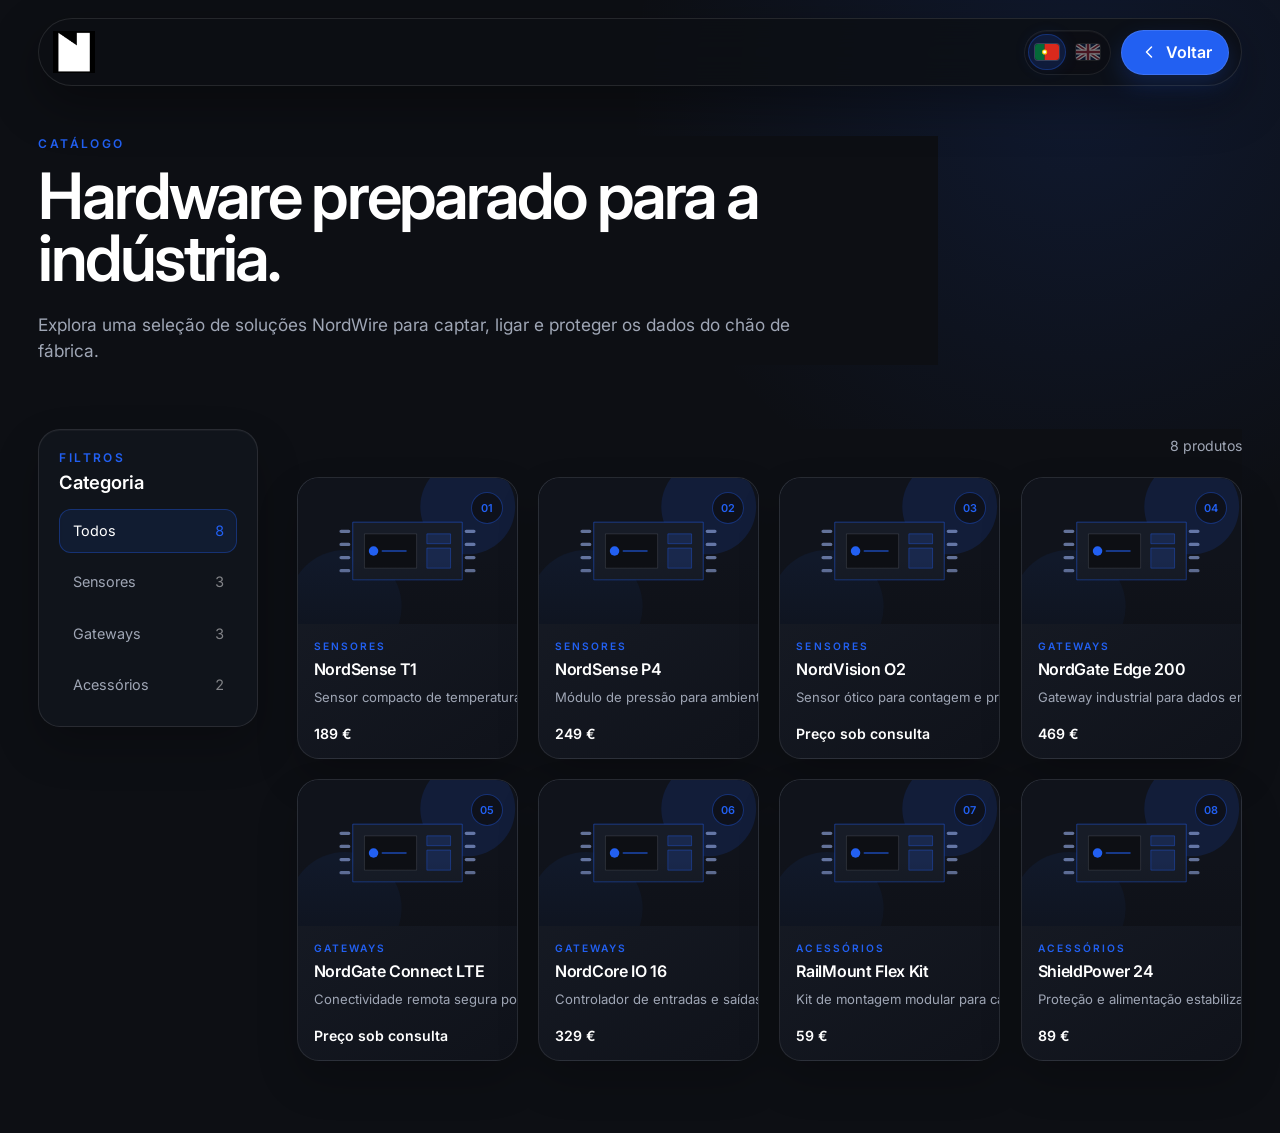
==== catalogo.html @ c99cce22 "Add bilingual industrial product catalog" ====
<!DOCTYPE html>
<html lang="pt-PT">
<head>
  <meta charset="UTF-8">
  <meta name="viewport" content="width=device-width, initial-scale=1.0">
  <title>Catálogo NordWire</title>
  <meta name="description" content="Catálogo de hardware industrial NordWire.">
  <link rel="preconnect" href="https://fonts.googleapis.com">
  <link rel="preconnect" href="https://fonts.gstatic.com" crossorigin>
  <link href="https://fonts.googleapis.com/css2?family=Inter:wght@400;500;600;700&display=swap" rel="stylesheet">
  <link rel="stylesheet" href="assets/css/styles.css">
  <link rel="stylesheet" href="assets/css/catalog.css">
</head>
<body class="catalog-page">
  <header class="catalog-header">
    <div class="catalog-header-inner">
      <a class="catalog-brand" href="index.html#produtos" data-i18n-aria-label="header.backLabel" aria-label="Voltar ao site NordWire">
        <span class="catalog-logo-frame" aria-hidden="true">
          <img src="assets/images/nordwire-logo.png" alt="">
        </span>
      </a>

      <div class="catalog-header-actions">
        <div class="language-switcher" role="group" aria-label="Seleção de idioma" data-i18n-aria-label="language.groupLabel">
          <button class="language-option is-active" type="button" data-language="pt" aria-pressed="true" aria-label="Usar Português" data-i18n-aria-label="language.ptLabel">
            <svg class="language-flag" viewBox="0 0 30 20" aria-hidden="true"><rect width="12" height="20" fill="#046a38"/><rect x="12" width="18" height="20" fill="#da291c"/><circle cx="12" cy="10" r="3.2" fill="#ffcd00"/><circle cx="12" cy="10" r="1.8" fill="#fff"/></svg>
          </button>
          <button class="language-option" type="button" data-language="en" aria-pressed="false" aria-label="Usar Inglês" data-i18n-aria-label="language.enLabel">
            <svg class="language-flag" viewBox="0 0 30 20" aria-hidden="true"><rect width="30" height="20" fill="#012169"/><path d="M0 0 30 20M30 0 0 20" stroke="#fff" stroke-width="5"/><path d="M0 0 30 20M30 0 0 20" stroke="#c8102e" stroke-width="2"/><path d="M15 0v20M0 10h30" stroke="#fff" stroke-width="6"/><path d="M15 0v20M0 10h30" stroke="#c8102e" stroke-width="3.2"/></svg>
          </button>
        </div>
        <a class="catalog-back-link" href="index.html#produtos">
          <svg viewBox="0 0 24 24" aria-hidden="true"><path d="m15 18-6-6 6-6"/></svg>
          <span data-i18n="header.back">Voltar</span>
        </a>
      </div>
    </div>
  </header>

  <main class="catalog-main">
    <section class="catalog-intro" aria-labelledby="catalog-title">
      <p class="catalog-eyebrow" data-i18n="catalog.eyebrow">Catálogo</p>
      <h1 id="catalog-title" data-i18n="catalog.title">Hardware preparado para a indústria.</h1>
      <p data-i18n="catalog.subtitle">Explora uma seleção de soluções NordWire para captar, ligar e proteger os dados do chão de fábrica.</p>
    </section>

    <section class="catalog-layout" aria-label="Produtos e filtros" data-i18n-aria-label="catalog.regionLabel">
      <button class="filter-toggle" type="button" aria-expanded="false" aria-controls="catalog-filters" data-filter-toggle>
        <svg viewBox="0 0 24 24" aria-hidden="true"><path d="M4 6h16M7 12h10M10 18h4"/></svg>
        <span data-i18n="filters.open">Filtrar produtos</span>
      </button>

      <aside class="catalog-filters" id="catalog-filters" aria-labelledby="filters-title">
        <div class="filter-heading">
          <div>
            <p class="catalog-eyebrow" data-i18n="filters.eyebrow">Filtros</p>
            <h2 id="filters-title" data-i18n="filters.title">Categoria</h2>
          </div>
          <button class="filter-close" type="button" data-filter-close aria-label="Fechar filtros" data-i18n-aria-label="filters.close">
            <svg viewBox="0 0 24 24" aria-hidden="true"><path d="m6 6 12 12M18 6 6 18"/></svg>
          </button>
        </div>
        <div class="filter-options" role="group" aria-label="Categorias de produto" data-i18n-aria-label="filters.groupLabel">
          <button class="filter-option is-active" type="button" data-filter="all" aria-pressed="true"><span data-i18n="filters.all">Todos</span><span data-filter-count="all">8</span></button>
          <button class="filter-option" type="button" data-filter="sensors" aria-pressed="false"><span data-i18n="category.sensors">Sensores</span><span data-filter-count="sensors">3</span></button>
          <button class="filter-option" type="button" data-filter="gateways" aria-pressed="false"><span data-i18n="category.gateways">Gateways</span><span data-filter-count="gateways">3</span></button>
          <button class="filter-option" type="button" data-filter="accessories" aria-pressed="false"><span data-i18n="category.accessories">Acessórios</span><span data-filter-count="accessories">2</span></button>
        </div>
      </aside>

      <div class="catalog-results">
        <div class="catalog-results-header">
          <p data-results-summary aria-live="polite">8 produtos</p>
        </div>
        <div class="product-grid" data-product-grid></div>
      </div>
    </section>
  </main>

  <dialog class="catalog-dialog product-dialog" data-product-dialog aria-labelledby="product-dialog-title">
    <div class="dialog-panel">
      <button class="dialog-close" type="button" data-close-product aria-label="Fechar detalhe" data-i18n-aria-label="detail.close">
        <svg viewBox="0 0 24 24" aria-hidden="true"><path d="m6 6 12 12M18 6 6 18"/></svg>
      </button>
      <div class="product-detail-visual">
        <img src="assets/images/catalog-product-placeholder.svg" alt="" data-detail-image>
      </div>
      <div class="product-detail-copy">
        <p class="product-category" data-detail-category></p>
        <h2 id="product-dialog-title" data-detail-name></h2>
        <p class="product-detail-description" data-detail-description></p>
        <p class="product-detail-price" data-detail-price></p>
        <button class="catalog-primary-button" type="button" data-open-quote data-i18n="detail.quote">Pedir orçamento</button>
      </div>
    </div>
  </dialog>

  <dialog class="catalog-dialog quote-dialog" data-quote-dialog aria-labelledby="quote-dialog-title">
    <div class="dialog-panel quote-panel">
      <button class="dialog-close" type="button" data-close-quote aria-label="Fechar formulário" data-i18n-aria-label="quote.close">
        <svg viewBox="0 0 24 24" aria-hidden="true"><path d="m6 6 12 12M18 6 6 18"/></svg>
      </button>
      <div class="quote-heading">
        <p class="catalog-eyebrow" data-i18n="quote.eyebrow">Pedido de orçamento</p>
        <h2 id="quote-dialog-title" data-i18n="quote.title">Fala-nos do que precisas.</h2>
        <p><span data-i18n="quote.product">Produto:</span> <strong data-quote-product></strong></p>
      </div>
      <form class="quote-form" data-quote-form method="post" novalidate data-integration-ready="true">
        <input type="hidden" name="produto" data-quote-product-input>
        <label class="catalog-field">
          <span data-i18n="form.name">Nome</span>
          <input type="text" name="nome" autocomplete="name" required aria-describedby="quote-name-error">
          <small id="quote-name-error" class="field-error"></small>
        </label>
        <label class="catalog-field">
          <span data-i18n="form.email">Email</span>
          <input type="email" name="email" autocomplete="email" required aria-describedby="quote-email-error">
          <small id="quote-email-error" class="field-error"></small>
        </label>
        <label class="catalog-field">
          <span data-i18n="form.quantity">Quantidade</span>
          <input type="number" name="quantidade" min="1" step="1" inputmode="numeric" required aria-describedby="quote-quantity-error">
          <small id="quote-quantity-error" class="field-error"></small>
        </label>
        <label class="catalog-field">
          <span data-i18n="form.note">Nota / Mensagem</span>
          <textarea name="mensagem" rows="4"></textarea>
        </label>
        <button class="catalog-primary-button" type="submit" data-i18n="quote.submit">Enviar pedido</button>
        <p class="quote-status" role="status" aria-live="polite" data-quote-status></p>
      </form>
    </div>
  </dialog>

  <script src="assets/js/catalog.js" defer></script>
</body>
</html>
---- assets/css/styles.css ----
/*
  Forge One premium landing page
  Reference-inspired dark cinematic layout using semantic HTML, CSS Grid/Flexbox, and vanilla JS.
*/

:root {
  --bg: #0a0a0a;
  --bg-soft: #111111;
  --bg-elevated: #1a1a1a;
  --bg-panel: #222222;
  --text: #ffffff;
  --muted: #9a9a9a;
  --muted-deep: #6a6a6a;
  --line: rgba(255, 255, 255, 0.08);
  --line-strong: rgba(255, 255, 255, 0.16);
  --accent: #2260f2;
  --accent-glow: rgba(34, 96, 242, 0.18);
  --shadow: 0 36px 80px rgba(0, 0, 0, 0.45);
  --content-width: min(1540px, calc(100vw - 72px));
  --section-space: clamp(4.25rem, 8vh, 7.5rem);
  --header-height: 86px;
  --header-height-compact: 68px;
  --radius-xl: 28px;
  --radius-lg: 18px;
  --radius-pill: 999px;
  --font-display: "Inter", "Segoe UI", sans-serif;
  --font-body: "Inter", "Segoe UI", sans-serif;
  --section-title-size: clamp(2.15rem, min(5vw, 8vh), 4.5rem);
  --section-subtitle-size: clamp(1rem, min(1.35vw, 2.4vh), 1.3rem);
  --section-content-top: 21dvh;
  --footer-panel-height: clamp(10.5rem, 24dvh, 14rem);
  --motion-duration: 280ms;
  --motion-ease: cubic-bezier(0.22, 1, 0.36, 1);
}

* {
  box-sizing: border-box;
}

html {
  scroll-behavior: smooth;
  scroll-padding-top: var(--header-height-compact);
}

body {
  margin: 0;
  background:
    radial-gradient(circle at 20% 6%, rgba(255, 255, 255, 0.04), transparent 18%),
    radial-gradient(circle at 82% 22%, rgba(34, 96, 242, 0.09), transparent 24%),
    linear-gradient(180deg, #080808 0%, #0b0b0b 40%, #090909 100%);
  color: var(--text);
  font-family: var(--font-body);
  min-height: 100vh;
  overflow-x: hidden;
}

body.nav-open {
  overflow: hidden;
}

.site-preloader {
  position: fixed;
  inset: 0;
  z-index: 1000;
  display: grid;
  place-items: center;
  background: #0d0f14;
  opacity: 0;
  visibility: hidden;
  pointer-events: none;
  transition: opacity 420ms ease, visibility 420ms ease;
}

.site-preloader[hidden] {
  display: none;
}

.preloader-pending .site-preloader {
  opacity: 1;
  visibility: visible;
  pointer-events: auto;
}

.site-preloader-inner {
  display: grid;
  justify-items: center;
  gap: 1.25rem;
}

.site-preloader-logo {
  width: clamp(4.5rem, 8vw, 6.5rem);
  filter: grayscale(1) invert(1) brightness(1.18);
  animation: preloaderPulse 1.5s ease-in-out infinite;
}

.site-preloader-track {
  width: clamp(5rem, 10vw, 8rem);
  height: 2px;
  overflow: hidden;
  border-radius: var(--radius-pill);
  background: rgba(255, 255, 255, 0.09);
}

.site-preloader-track span {
  display: block;
  width: 44%;
  height: 100%;
  border-radius: inherit;
  background: var(--accent);
  box-shadow: 0 0 14px rgba(34, 96, 242, 0.7);
  animation: preloaderTrack 1.15s ease-in-out infinite;
}

img {
  display: block;
  max-width: 100%;
}

a {
  color: inherit;
  text-decoration: none;
}

button {
  font: inherit;
  color: inherit;
  background: none;
  border: 0;
  cursor: pointer;
}

.section-dark {
  width: 100%;
}

main > section {
  background-color: #0d0f14;
}

#o-que-fazemos,
#monitorizacao,
#cloud,
#nordgo,
#prototipagem,
#produtos,
#parceiros,
#contactos {
  position: relative;
  overflow: hidden;
  isolation: isolate;
  background-color: #0d0f14;
  background-position: center;
  background-repeat: no-repeat;
  background-size: cover;
}

#o-que-fazemos {
  --section-background-image: url("../images/bg-o-que-fazemos.png");
  background-image: var(--section-background-image);
}

#monitorizacao {
  --section-background-image: url("../images/bg-monitorizacao.png");
  background-image: var(--section-background-image);
}

#cloud {
  --section-background-image: url("../images/bg-cloud.png");
  background-image: var(--section-background-image);
}

#nordgo {
  --section-background-image: url("../images/bg-nordgo.png");
  background-image: var(--section-background-image);
}

#prototipagem {
  --section-background-image: url("../images/bg-Prototipagem.png");
  background-image: var(--section-background-image);
}

#produtos {
  --section-background-image: url("../images/bg-produtos.png");
  background-image: var(--section-background-image);
}

#parceiros {
  --section-background-image: url("../images/bg-parceiros.png");
  background-image: var(--section-background-image);
}

#contactos {
  --section-background-image: url("../images/bg-contactos.png");
  background-image: var(--section-background-image);
}

#o-que-fazemos::after,
#monitorizacao::after,
#produtos::after,
#parceiros::after,
#contactos::after {
  position: absolute;
  inset: 0;
  z-index: 0;
  background-image: var(--section-background-image);
  background-position: center;
  background-repeat: no-repeat;
  background-size: cover;
  content: "";
  pointer-events: none;
  transform: translate3d(-0.5%, 0.35%, 0) scale(1.035);
  transform-origin: center;
}

#o-que-fazemos.is-ambient-active::after,
#monitorizacao.is-ambient-active::after,
#produtos.is-ambient-active::after,
#parceiros.is-ambient-active::after,
#contactos.is-ambient-active::after {
  animation: sectionKenBurns 26s cubic-bezier(0.45, 0, 0.55, 1) infinite alternate;
  will-change: transform;
}

#o-que-fazemos::before,
#monitorizacao::before,
#cloud::before,
#nordgo::before,
#produtos::before,
#parceiros::before,
#contactos::before {
  content: "";
  position: absolute;
  inset: 0;
  z-index: 1;
  pointer-events: none;
  background: linear-gradient(
    90deg,
    rgba(13, 15, 20, 0.72) 0%,
    rgba(13, 15, 20, 0.55) 52%,
    rgba(13, 15, 20, 0.42) 100%
  );
}

#cloud::before,
#nordgo::before,
#prototipagem::before {
  content: "";
  position: absolute;
  inset: 0;
  z-index: 1;
  pointer-events: none;
  background: linear-gradient(
    90deg,
    #0d0f14 0%,
    rgba(13, 15, 20, 0.9) 24%,
    rgba(13, 15, 20, 0.62) 48%,
    rgba(13, 15, 20, 0.22) 74%,
    rgba(13, 15, 20, 0) 100%
  );
}

#monitorizacao::before {
  background: linear-gradient(
    90deg,
    rgba(13, 15, 20, 0.78) 0%,
    rgba(13, 15, 20, 0.56) 48%,
    rgba(13, 15, 20, 0.34) 100%
  );
}

#produtos::before {
  background: rgba(13, 15, 20, 0.55);
}

#parceiros::before {
  background: rgba(13, 15, 20, 0.48);
}

#contactos::before {
  background: linear-gradient(
    90deg,
    rgba(13, 15, 20, 0.76) 0%,
    rgba(13, 15, 20, 0.58) 52%,
    rgba(13, 15, 20, 0.52) 100%
  );
}

#o-que-fazemos > .section-shell,
#monitorizacao > .section-shell,
#cloud > .section-shell,
#nordgo > .section-shell,
#prototipagem > .section-shell,
#produtos > .section-shell,
#parceiros > .section-shell,
#contactos > .section-shell {
  position: relative;
  z-index: 2;
}

.ambient-background {
  --ambient-glow-x: 68%;
  --ambient-glow-y: 34%;
  position: absolute;
  inset: 0;
  z-index: 1;
  overflow: hidden;
  pointer-events: none;
  contain: paint;
}

.ambient-background::before {
  position: absolute;
  inset: -14%;
  background:
    radial-gradient(circle at 18% 34%, rgba(34, 96, 242, 0.13), transparent 34%),
    radial-gradient(circle at 78% 22%, rgba(34, 96, 242, 0.08), transparent 30%),
    radial-gradient(circle at 56% 86%, rgba(13, 15, 20, 0.5), transparent 42%);
  content: "";
  opacity: 0.62;
  transform: translate3d(-2%, 1%, 0) scale(1.06);
  transform-origin: center;
  will-change: auto;
}

section.is-ambient-active .ambient-background::before {
  animation: ambientAurora 28s cubic-bezier(0.45, 0, 0.55, 1) infinite alternate;
  will-change: transform;
}

.ambient-background::after {
  position: absolute;
  inset: 0;
  background-image: url("data:image/svg+xml,%3Csvg viewBox='0 0 180 180' xmlns='http://www.w3.org/2000/svg'%3E%3Cfilter id='n'%3E%3CfeTurbulence type='fractalNoise' baseFrequency='.82' numOctaves='2' stitchTiles='stitch'/%3E%3C/filter%3E%3Crect width='100%25' height='100%25' filter='url(%23n)' opacity='.5'/%3E%3C/svg%3E");
  background-repeat: repeat;
  background-size: 180px 180px;
  content: "";
  mix-blend-mode: soft-light;
  opacity: 0.035;
}

.ambient-cursor-glow {
  position: absolute;
  top: var(--ambient-glow-y);
  left: var(--ambient-glow-x);
  width: clamp(22rem, 38vw, 42rem);
  aspect-ratio: 1;
  border-radius: 50%;
  background: radial-gradient(circle, rgba(34, 96, 242, 0.13) 0%, rgba(34, 96, 242, 0.055) 34%, transparent 70%);
  opacity: 0.72;
  transform: translate3d(-50%, -50%, 0);
  will-change: left, top;
}

.language-fade-ready :where([data-i18n], [data-i18n-lines]) {
  transition: opacity 140ms ease-out;
}

.language-fade-ready.language-switching :where([data-i18n], [data-i18n-lines]) {
  opacity: 0;
}

.custom-cursor {
  position: fixed;
  top: 0;
  left: 0;
  z-index: 10000;
  display: none;
  width: 1px;
  height: 1px;
  place-items: center;
  opacity: 0;
  pointer-events: none;
  transform: translate3d(-100px, -100px, 0);
}

.custom-cursor::before {
  position: absolute;
  width: 2rem;
  height: 2rem;
  border: 1px solid rgba(34, 96, 242, 0.76);
  border-radius: 50%;
  background: rgba(34, 96, 242, 0.06);
  box-shadow: 0 0 1.2rem rgba(34, 96, 242, 0.28);
  content: "";
  transition:
    width 220ms ease-out,
    height 220ms ease-out,
    border-radius 220ms ease-out,
    background-color 220ms ease-out,
    box-shadow 220ms ease-out;
}

.custom-cursor-dot {
  display: none;
}

.custom-cursor-drag-label {
  position: absolute;
  color: #fff;
  font-size: 0.56rem;
  font-weight: 600;
  letter-spacing: 0.12em;
  opacity: 0;
  text-transform: uppercase;
  transition: opacity 160ms ease-out;
  white-space: nowrap;
}

.custom-cursor.is-visible {
  opacity: 1;
}

.custom-cursor.is-interactive::before {
  width: 2.15rem;
  height: 2.15rem;
  background: rgba(34, 96, 242, 0.09);
  box-shadow: 0 0 1.5rem rgba(34, 96, 242, 0.36);
}

.custom-cursor.is-drag::before {
  width: 4.8rem;
  height: 2rem;
  border-radius: 999px;
  background: rgba(13, 15, 20, 0.72);
  box-shadow: 0 0 1.5rem rgba(34, 96, 242, 0.32);
}

.custom-cursor.is-drag .custom-cursor-drag-label {
  opacity: 1;
}

.custom-cursor.is-dragging::before {
  background: rgba(34, 96, 242, 0.18);
}

@media (min-width: 1025px) and (hover: hover) and (pointer: fine) {
  .custom-cursor {
    display: grid;
  }
}

#monitorizacao .ambient-background,
#produtos .ambient-background {
  --ambient-glow-x: 74%;
  --ambient-glow-y: 66%;
}

#cloud .ambient-background,
#parceiros .ambient-background {
  --ambient-glow-x: 28%;
  --ambient-glow-y: 72%;
}

#nordgo .ambient-background,
#contactos .ambient-background {
  --ambient-glow-x: 78%;
  --ambient-glow-y: 28%;
}

.section-shell {
  width: var(--content-width);
  margin-inline: auto;
}

.horizontal-progress {
  display: none;
}

.horizontal-progress button {
  position: relative;
  display: grid;
  flex: 0 0 auto;
  width: 28px;
  height: 28px;
  padding: 0;
  place-items: center;
  border-radius: var(--radius-pill);
}

.horizontal-progress button::before {
  width: 8px;
  height: 8px;
  border-radius: var(--radius-pill);
  background: var(--muted-deep);
  content: "";
  transition:
    width 220ms ease,
    background 220ms ease,
    box-shadow 220ms ease,
    transform 220ms ease;
}

.horizontal-progress button::after {
  position: absolute;
  bottom: calc(100% + 0.5rem);
  left: 50%;
  padding: 0.45rem 0.65rem;
  border: 1px solid var(--line-strong);
  border-radius: 8px;
  background: rgba(13, 15, 20, 0.94);
  box-shadow: 0 12px 28px rgba(0, 0, 0, 0.28);
  color: var(--text);
  content: attr(data-label);
  font-size: 0.72rem;
  font-weight: 500;
  letter-spacing: 0.02em;
  line-height: 1;
  opacity: 0;
  pointer-events: none;
  transform: translate(-50%, 6px);
  transition: opacity 180ms ease, transform 180ms ease;
  visibility: hidden;
  white-space: nowrap;
}

.horizontal-progress button:hover::before,
.horizontal-progress button:focus-visible::before {
  background: var(--text);
  transform: scale(1.12);
}

.horizontal-progress button:hover::after,
.horizontal-progress button:focus-visible::after {
  opacity: 1;
  transform: translate(-50%, 0);
  visibility: visible;
}

.horizontal-progress button:focus-visible {
  outline: 2px solid var(--accent);
  outline-offset: 2px;
}

.horizontal-progress button.is-active::before {
  width: 22px;
  background: var(--accent);
  box-shadow: 0 0 14px rgba(34, 96, 242, 0.58);
}

.grid-12 {
  display: grid;
  grid-template-columns: repeat(12, minmax(0, 1fr));
  column-gap: clamp(1rem, 2vw, 1.5rem);
}

.site-header {
  position: fixed;
  top: clamp(0.65rem, 1.4vw, 1rem);
  right: 0;
  left: 0;
  z-index: 100;
  pointer-events: none;
}

.hero-reveal-pending .site-header {
  opacity: 0;
  transform: translateY(-12px);
  animation: heroCopyFallback 720ms cubic-bezier(0.22, 1, 0.36, 1) 6s forwards;
  transition:
    opacity 720ms ease,
    transform 720ms cubic-bezier(0.22, 1, 0.36, 1);
}

.hero-reveal-pending .site-header.is-hero-visible {
  opacity: 1;
  transform: translateY(0);
  animation: none;
}

.header-shell {
  min-height: 72px;
  display: grid;
  grid-template-columns: auto minmax(0, 1fr) auto;
  align-items: center;
  gap: clamp(0.8rem, 1.4vw, 1.35rem);
  padding-inline: clamp(0.7rem, 1.3vw, 1.15rem);
  border: 1px solid rgba(255, 255, 255, 0.09);
  border-radius: var(--radius-pill);
  background: rgba(13, 15, 20, 0.72);
  box-shadow:
    inset 0 1px 0 rgba(255, 255, 255, 0.055),
    0 18px 50px rgba(0, 0, 0, 0.3);
  backdrop-filter: blur(18px);
  -webkit-backdrop-filter: blur(18px);
  pointer-events: auto;
  transition:
    min-height 220ms ease,
    background 220ms ease,
    border-color 220ms ease,
    box-shadow 220ms ease;
}

@media (min-width: 1181px) {
  .header-shell {
    width: calc(var(--content-width) - clamp(16.75rem, 20vw, 18.5rem));
    margin-left: max(36px, calc((100vw - var(--content-width)) / 2));
    margin-right: 0;
  }
}

.site-header.is-compact .header-shell {
  min-height: 62px;
  border-color: rgba(34, 96, 242, 0.2);
  background: rgba(13, 15, 20, 0.9);
  box-shadow:
    inset 0 1px 0 rgba(255, 255, 255, 0.045),
    0 14px 38px rgba(0, 0, 0, 0.34);
}

.header-brand {
  position: relative;
  z-index: 90;
  display: inline-flex;
  align-items: center;
  width: 46px;
  height: 46px;
  transition: width 220ms ease, height 220ms ease, opacity 180ms ease;
}

.header-brand:hover,
.header-brand:focus-visible {
  opacity: 0.8;
  outline: none;
}

.site-header.is-compact .header-brand {
  width: 40px;
  height: 40px;
}

.header-logo-frame {
  display: block;
  width: 100%;
  height: 100%;
  overflow: hidden;
}

.header-logo {
  width: 185%;
  max-width: none;
  height: 185%;
  transform: translate(-23%, -23%);
  filter: grayscale(1) invert(1) brightness(1.18);
}

.brand {
  display: inline-flex;
  align-items: center;
  gap: 0.85rem;
  font-size: 0.9rem;
  font-weight: 600;
  letter-spacing: 0.14em;
  text-transform: uppercase;
}

.brand-mark {
  width: 42px;
  height: 42px;
  display: grid;
  place-items: center;
  border-radius: 50%;
  border: 1px solid var(--line-strong);
  background: radial-gradient(circle at 35% 30%, #292929, #0f0f0f 72%);
  box-shadow: inset 0 0 18px rgba(255, 255, 255, 0.05), 0 18px 32px rgba(0, 0, 0, 0.35);
}

.brand-name {
  white-space: nowrap;
}

.site-nav {
  display: flex;
  align-items: center;
  justify-content: center;
  gap: clamp(0.38rem, 0.68vw, 0.72rem);
  color: var(--muted);
}

.site-nav a {
  position: relative;
  padding: 0.65rem 0.08rem;
  font-size: clamp(0.7rem, 0.66vw, 0.8rem);
  font-weight: 500;
  letter-spacing: 0.01em;
  transition: color 180ms ease, transform 180ms ease;
}

.site-nav a::after {
  content: "";
  position: absolute;
  left: 0;
  bottom: 0.18rem;
  width: 100%;
  height: 1px;
  background: linear-gradient(90deg, transparent, var(--accent), transparent);
  transform: scaleX(0);
  transform-origin: center;
  transition: transform 180ms ease;
}

.site-nav a:hover,
.site-nav a:focus-visible {
  color: var(--text);
  transform: translateY(-1px);
}

.site-nav a.is-active {
  color: var(--accent);
}

.site-nav a:hover::after,
.site-nav a.is-active::after,
.site-nav a:focus-visible::after {
  transform: scaleX(1);
}

.header-utilities {
  position: absolute;
  top: 0;
  right: max(36px, calc((100vw - var(--content-width)) / 2));
  z-index: 90;
  display: flex;
  min-height: 72px;
  align-items: center;
  gap: 0.65rem;
  pointer-events: auto;
  transition: min-height 220ms ease;
}

.site-header.is-compact .header-utilities {
  min-height: 62px;
}

.header-partner-cta {
  min-height: 42px;
  display: inline-flex;
  align-items: center;
  justify-content: center;
  padding: 0.7rem clamp(0.8rem, 1vw, 1.1rem);
  border: 1px solid rgba(255, 255, 255, 0.12);
  border-radius: var(--radius-pill);
  background: var(--accent);
  box-shadow: 0 10px 24px rgba(34, 96, 242, 0.26);
  color: var(--text);
  font-weight: 600;
  white-space: nowrap;
  font-size: clamp(0.72rem, 0.72vw, 0.86rem);
  transition:
    transform var(--motion-duration) var(--motion-ease),
    box-shadow var(--motion-duration) var(--motion-ease),
    filter var(--motion-duration) var(--motion-ease);
}

.header-partner-cta:hover,
.header-partner-cta:focus-visible,
.header-partner-cta.is-active {
  color: var(--text);
  box-shadow:
    0 14px 30px rgba(34, 96, 242, 0.34),
    0 0 0 5px rgba(34, 96, 242, 0.09);
  filter: brightness(1.06);
  transform: translateY(-2px);
}

.header-actions {
  display: flex;
  align-items: center;
  gap: 1rem;
}

.language-switcher {
  position: relative;
  z-index: 90;
  display: inline-flex;
  align-items: center;
  gap: 0.15rem;
  min-height: 44px;
  padding: 0.2rem;
  border: 1px solid var(--line);
  border-radius: var(--radius-pill);
  background: rgba(13, 15, 20, 0.72);
  box-shadow: inset 0 1px 0 rgba(255, 255, 255, 0.04);
  backdrop-filter: blur(12px);
  -webkit-backdrop-filter: blur(12px);
}

.language-option {
  min-width: 38px;
  min-height: 36px;
  display: grid;
  padding: 0.25rem;
  place-items: center;
  border: 0;
  border-radius: var(--radius-pill);
  background: transparent;
  color: var(--muted);
  font: inherit;
  font-size: 1.12rem;
  font-weight: 600;
  letter-spacing: 0.08em;
  line-height: 1;
  transition: color 180ms ease, background 180ms ease, box-shadow 180ms ease;
}

.language-option:hover,
.language-option:focus-visible {
  color: var(--text);
  opacity: 1;
}

.language-option:not(.is-active) {
  opacity: 0.46;
  filter: saturate(0.6);
}

.language-flag {
  width: 24px;
  height: 16px;
  overflow: hidden;
  border-radius: 3px;
  box-shadow: 0 0 0 1px rgba(255, 255, 255, 0.16);
}

.language-option:focus-visible {
  outline: 2px solid var(--accent);
  outline-offset: 2px;
}

.language-option.is-active {
  background: rgba(34, 96, 242, 0.18);
  box-shadow: inset 0 0 0 1px rgba(34, 96, 242, 0.32), 0 0 16px rgba(34, 96, 242, 0.1);
  color: var(--accent);
}

.back-to-top {
  position: fixed;
  right: clamp(1rem, 2vw, 2rem);
  bottom: clamp(1rem, 2.5vh, 1.75rem);
  z-index: 95;
  display: grid;
  width: 46px;
  height: 46px;
  place-items: center;
  border: 1px solid rgba(34, 96, 242, 0.34);
  border-radius: 50%;
  background: rgba(13, 15, 20, 0.88);
  box-shadow: 0 12px 30px rgba(0, 0, 0, 0.3);
  color: var(--text);
  opacity: 0;
  pointer-events: none;
  transform: translateY(10px);
  transition:
    opacity 220ms ease,
    transform 220ms ease,
    border-color 220ms ease,
    box-shadow 220ms ease;
  backdrop-filter: blur(12px);
  -webkit-backdrop-filter: blur(12px);
}

.back-to-top.is-visible {
  opacity: 1;
  pointer-events: auto;
  transform: translateY(0);
}

body.nav-open .back-to-top {
  opacity: 0;
  pointer-events: none;
}

.back-to-top svg {
  width: 20px;
  height: 20px;
}

.back-to-top:hover,
.back-to-top:focus-visible {
  border-color: var(--accent);
  box-shadow: 0 0 0 5px rgba(34, 96, 242, 0.1), 0 12px 30px rgba(0, 0, 0, 0.34);
  transform: translateY(-2px);
}

:where(a, button, input, textarea, select, model-viewer):focus-visible {
  outline: 2px solid var(--accent);
  outline-offset: 3px;
}

input:focus-visible,
textarea:focus-visible,
select:focus-visible {
  border-color: var(--accent);
  box-shadow: 0 0 0 4px rgba(34, 96, 242, 0.12);
}

.language-divider {
  width: 1px;
  height: 14px;
  background: var(--line);
}

.button {
  display: inline-flex;
  align-items: center;
  justify-content: center;
  gap: 0.75rem;
  min-height: 54px;
  padding: 0.9rem 1.35rem;
  border-radius: var(--radius-pill);
  border: 1px solid var(--line);
  font-size: 0.95rem;
  font-weight: 600;
  transition:
    transform var(--motion-duration) var(--motion-ease),
    background var(--motion-duration) var(--motion-ease),
    border-color var(--motion-duration) var(--motion-ease),
    box-shadow var(--motion-duration) var(--motion-ease);
}

.button:hover,
.button:focus-visible {
  transform: translateY(-3px);
  outline: none;
}

.button-subtle {
  background: linear-gradient(180deg, rgba(28, 28, 28, 0.96), rgba(18, 18, 18, 0.96));
  box-shadow: inset 0 1px 0 rgba(255, 255, 255, 0.04);
}

.button-subtle:hover,
.button-subtle:focus-visible {
  border-color: rgba(34, 96, 242, 0.34);
  box-shadow: 0 14px 34px rgba(0, 0, 0, 0.25), 0 0 0 6px rgba(34, 96, 242, 0.06);
}

.button-primary {
  background: linear-gradient(180deg, rgba(16, 29, 58, 0.96), rgba(11, 19, 38, 0.98));
  border-color: rgba(34, 96, 242, 0.22);
}

.button-primary:hover,
.button-primary:focus-visible {
  border-color: rgba(34, 96, 242, 0.5);
  box-shadow: 0 18px 40px rgba(0, 0, 0, 0.32), 0 0 0 6px rgba(34, 96, 242, 0.08);
}

.button-icon {
  width: 18px;
  height: 18px;
  display: inline-flex;
}

.button-icon svg {
  width: 100%;
  height: 100%;
}

.menu-toggle {
  width: 48px;
  height: 48px;
  display: none;
  align-items: center;
  justify-content: center;
  flex-direction: column;
  gap: 0.25rem;
  border-radius: 50%;
  border: 1px solid var(--line);
  background: rgba(255, 255, 255, 0.03);
}

.menu-toggle span {
  width: 18px;
  height: 2px;
  border-radius: 999px;
  background: var(--text);
  transition: transform 180ms ease, opacity 180ms ease;
}

body.nav-open .menu-toggle span:nth-child(1) {
  transform: translateY(6px) rotate(45deg);
}

body.nav-open .menu-toggle span:nth-child(2) {
  opacity: 0;
}

body.nav-open .menu-toggle span:nth-child(3) {
  transform: translateY(-6px) rotate(-45deg);
}

.hero {
  position: relative;
  min-height: 100svh;
  padding: 0;
  isolation: isolate;
  scroll-margin-top: 0;
}

.hero-background-video,
.hero-background-overlay {
  position: absolute;
  top: 0;
  right: 0;
  left: 0;
  width: 100%;
  height: 100%;
  pointer-events: none;
}

.hero-background-video {
  z-index: -2;
  object-fit: cover;
}

.hero-background-overlay {
  z-index: -1;
  background: linear-gradient(
    90deg,
    rgba(0, 0, 0, 0.24) 0%,
    rgba(0, 0, 0, 0.38) 48%,
    rgba(0, 0, 0, 0.66) 100%
  );
}

.hero::before,
.hero::after {
  content: "";
  position: absolute;
  inset: auto;
  pointer-events: none;
}

.hero::before {
  z-index: 0;
  left: 0;
  right: 0;
  top: 0;
  height: 100%;
  background:
    linear-gradient(90deg, rgba(255, 255, 255, 0.02) 1px, transparent 1px),
    linear-gradient(180deg, rgba(255, 255, 255, 0.015) 1px, transparent 1px);
  background-size: 120px 120px;
  mask: linear-gradient(180deg, rgba(0, 0, 0, 0.15), black 20%, black 70%, rgba(0, 0, 0, 0));
}

.hero-shell {
  min-height: 100svh;
  display: flex;
  align-items: stretch;
  position: relative;
  z-index: 2;
  padding-top: var(--header-height);
}

.hero-grid {
  width: 100%;
  min-height: calc(100svh - var(--header-height));
  align-items: center;
  position: relative;
}

.hero-badge {
  position: absolute;
  right: 6%;
  top: 16%;
  width: clamp(108px, 10vw, 138px);
  aspect-ratio: 1;
  border-radius: 50%;
  border: 1px solid rgba(255, 255, 255, 0.12);
  display: grid;
  place-items: center;
  text-transform: uppercase;
  letter-spacing: 0.12em;
  font-size: 0.62rem;
  color: var(--muted);
  box-shadow: inset 0 0 36px rgba(255, 255, 255, 0.03);
  animation: spinBadge 18s linear infinite;
}

.hero-badge span {
  position: absolute;
}

.hero-badge span:nth-child(1) { transform: translateY(-42px); }
.hero-badge span:nth-child(2) { transform: rotate(90deg) translateY(-42px); }
.hero-badge span:nth-child(3) { transform: rotate(180deg) translateY(-42px); }
.hero-badge span:nth-child(4) { transform: rotate(270deg) translateY(-42px); }

.hero-media {
  position: relative;
  z-index: 2;
  width: min(68vw, 960px);
  aspect-ratio: 16 / 9;
  display: grid;
  place-items: center;
  margin: 0;
  background: transparent;
  transform: translateY(1%);
}

.hero-media img {
  position: absolute;
  inset: 0;
  width: auto;
  max-width: 100%;
  height: 100%;
  margin: auto;
  object-fit: contain;
}

.hero-tagline {
  position: absolute;
  left: 50%;
  bottom: 8%;
  transform: translateX(-50%);
  padding: 0.75rem 1rem;
  border-radius: var(--radius-pill);
  border: 1px solid var(--line);
  background: rgba(12, 12, 12, 0.6);
  font-size: 0.78rem;
  letter-spacing: 0.18em;
  text-transform: uppercase;
  color: var(--muted);
  white-space: nowrap;
}

.hero-copy {
  grid-column: 7 / -1;
  align-self: center;
  justify-self: end;
  position: relative;
  z-index: 4;
  width: min(100%, 720px);
  margin: 0;
  padding: clamp(4rem, 8vh, 7rem) 0;
  transition:
    opacity 720ms ease,
    transform 720ms cubic-bezier(0.22, 1, 0.36, 1);
}

.hero-reveal-pending .hero-copy {
  opacity: 0;
  transform: translateY(18px);
  animation: heroCopyFallback 720ms cubic-bezier(0.22, 1, 0.36, 1) 6s forwards;
}

.hero-reveal-pending .hero-copy.is-hero-visible {
  opacity: 1;
  transform: translateY(0);
  animation: none;
}

.hero-meta {
  grid-column: 9 / span 4;
  align-self: end;
  position: relative;
  z-index: 4;
  margin-top: -8rem;
  padding-bottom: 2rem;
}

.eyebrow {
  margin: 0 0 1rem;
  font-size: 0.82rem;
  text-transform: uppercase;
  letter-spacing: 0.24em;
  color: var(--muted);
}

.hero-copy h1,
.section-copy h2,
.footer-heading-wrap h2 {
  margin: 0;
  font-family: var(--font-display);
  font-weight: 600;
  letter-spacing: -0.045em;
}

.hero-copy h1 {
  max-width: 14ch;
  font-size: var(--section-title-size);
  line-height: 0.98;
  text-align: left;
}

.hero-subtitle {
  max-width: 44rem;
  margin: 1.5rem 0 0;
  color: var(--muted);
  font-size: var(--section-subtitle-size);
  line-height: 1.5;
  text-align: left;
}

.lead,
.section-copy > p,
.meta-list span,
.stat-block span {
  color: var(--muted);
  line-height: 1.8;
}

.lead {
  max-width: 34rem;
  margin: 1.4rem 0 0;
  font-size: clamp(0.95rem, 1.1vw, 1rem);
}

.hero-actions {
  display: flex;
  align-items: center;
  flex-wrap: wrap;
  gap: 1rem 1.2rem;
  margin-top: 2rem;
}

.micro-copy {
  color: var(--muted-deep);
  font-size: 0.85rem;
}

.meta-list {
  list-style: none;
  padding: 0;
  margin: 1.2rem 0 0;
  display: grid;
  gap: 1.1rem;
}

.meta-list li {
  display: grid;
  gap: 0.35rem;
}

.meta-list strong {
  font-size: 1rem;
}

.feature-section {
  padding: var(--section-space) 0;
}

main > section:not(.hero) > .section-shell {
  display: grid;
  min-height: calc(100dvh - (2 * var(--section-space)));
  align-items: center;
}

.feature-section,
.cta-section {
  scroll-margin-top: 1rem;
}

.feature-grid {
  align-items: center;
  row-gap: 2.5rem;
}

.feature-grid-standard .section-copy,
.monitoring-grid .section-copy {
  grid-column: 1 / span 5;
}

.monitoring-grid {
  align-items: center;
}

.feature-grid-standard .prototype-model-column {
  grid-column: 7 / span 6;
}

.feature-grid-mirrored .section-copy {
  grid-column: 8 / span 5;
}

.placeholder-section .section-shell,
.placeholder-section .placeholder-layout {
  min-height: calc(100dvh - (2 * var(--section-space)));
}

.placeholder-layout {
  align-items: center;
}

.placeholder-layout .section-copy {
  grid-column: 1 / span 6;
}

.placeholder-layout-products .section-copy,
.placeholder-layout-contact .section-copy {
  grid-column: 1 / span 5;
}

.product-hotspot-visual,
.premium-form {
  grid-column: 7 / -1;
}

.product-hotspot-visual {
  display: grid;
  min-width: 0;
  place-items: center;
}

.product-hotspot-stage {
  position: relative;
  width: min(100%, 38rem, calc(100dvh - (2 * var(--section-space)) - 2rem));
  aspect-ratio: 665 / 651;
  isolation: isolate;
}

.product-hotspot-image {
  display: block;
  width: 100%;
  height: 100%;
  object-fit: contain;
  user-select: none;
  -webkit-user-drag: none;
}

.product-hotspot {
  position: absolute;
  z-index: 2;
  top: var(--hotspot-y);
  left: var(--hotspot-x);
  display: grid;
  width: 44px;
  height: 44px;
  padding: 0;
  border: 0;
  border-radius: 50%;
  background: transparent;
  color: inherit;
  cursor: pointer;
  place-items: center;
  touch-action: manipulation;
  transform: translate(-50%, -50%);
  transition: transform var(--motion-duration) var(--motion-ease);
}

.product-hotspot::before {
  position: absolute;
  width: 27px;
  height: 27px;
  border: 1px solid var(--accent);
  border-radius: inherit;
  content: "";
  opacity: 0.42;
  box-shadow: 0 0 16px var(--accent-glow), inset 0 0 10px var(--accent-glow);
  animation: hotspot-pulse 2.8s cubic-bezier(0.22, 1, 0.36, 1) infinite;
  transition:
    opacity var(--motion-duration) var(--motion-ease),
    box-shadow var(--motion-duration) var(--motion-ease),
    transform var(--motion-duration) var(--motion-ease);
}

.product-hotspot-dot {
  position: relative;
  width: 11px;
  height: 11px;
  border: 1px solid rgba(255, 255, 255, 0.78);
  border-radius: 50%;
  background: radial-gradient(circle at 38% 34%, rgba(255, 255, 255, 0.92) 0 12%, var(--accent) 34% 100%);
  box-shadow:
    0 0 0 4px rgba(34, 96, 242, 0.12),
    0 0 15px rgba(34, 96, 242, 0.5);
  transition:
    box-shadow var(--motion-duration) var(--motion-ease),
    transform var(--motion-duration) var(--motion-ease);
}

.product-hotspot:focus-visible {
  outline: 2px solid var(--accent);
  outline-offset: 2px;
}

.product-hotspot-tooltip {
  --tooltip-shift-x: 0px;
  position: absolute;
  z-index: 4;
  bottom: calc(100% + 4px);
  left: 50%;
  display: none;
  width: min(17rem, calc(100vw - 2rem));
  gap: 0.35rem;
  padding: 0.85rem 0.95rem;
  border: 1px solid rgba(255, 255, 255, 0.12);
  border-radius: 14px;
  background: rgba(13, 15, 20, 0.88);
  box-shadow: 0 18px 42px rgba(0, 0, 0, 0.34), 0 0 24px rgba(34, 96, 242, 0.08);
  backdrop-filter: blur(14px);
  -webkit-backdrop-filter: blur(14px);
  opacity: 0;
  pointer-events: none;
  text-align: left;
  visibility: hidden;
  transform: translateX(calc(-50% + var(--tooltip-shift-x))) translateY(6px);
  transition: opacity 180ms ease, visibility 180ms ease;
}

.product-hotspot-tooltip strong {
  color: var(--text);
  font-size: 0.84rem;
  line-height: 1.2;
}

.product-hotspot-tooltip span {
  color: var(--muted);
  font-size: 0.74rem;
  line-height: 1.45;
}

.product-hotspot.tooltip-below .product-hotspot-tooltip {
  top: calc(100% + 4px);
  bottom: auto;
  transform: translateX(calc(-50% + var(--tooltip-shift-x))) translateY(-6px);
}

.product-hotspot.is-open .product-hotspot-tooltip,
.product-hotspot:focus-visible .product-hotspot-tooltip {
  display: grid;
  opacity: 1;
  visibility: visible;
  transform: translateX(calc(-50% + var(--tooltip-shift-x))) translateY(0);
}

@media (hover: hover) and (pointer: fine) {
  .product-hotspot:hover {
    transform: translate(-50%, -50%) scale(1.08);
  }

  .product-hotspot:hover::before {
    opacity: 0.72;
    box-shadow:
      0 0 22px rgba(34, 96, 242, 0.42),
      inset 0 0 12px rgba(34, 96, 242, 0.26);
  }

  .product-hotspot:hover .product-hotspot-dot {
    box-shadow:
      0 0 0 5px rgba(34, 96, 242, 0.16),
      0 0 22px rgba(34, 96, 242, 0.68);
    transform: scale(1.08);
  }

  .product-hotspot:hover .product-hotspot-tooltip {
    display: grid;
    opacity: 1;
    visibility: visible;
    transform: translateX(calc(-50% + var(--tooltip-shift-x))) translateY(0);
  }
}

@keyframes hotspot-pulse {
  0% {
    opacity: 0.46;
    transform: scale(0.82);
  }

  68%,
  100% {
    opacity: 0;
    transform: scale(1.42);
  }
}

.section-copy {
  position: relative;
}

.section-copy h2 {
  max-width: 14ch;
  font-size: var(--section-title-size);
  line-height: 0.98;
}

.section-copy > p {
  max-width: 42rem;
  margin: clamp(0.9rem, 2vh, 1.5rem) 0 0;
  font-size: var(--section-subtitle-size);
  line-height: 1.5;
}

.controlled-line {
  white-space: nowrap;
}

.mobile-line-space {
  display: none;
}

#monitorizacao .section-copy {
  grid-column: 1 / span 7;
}

#monitorizacao .section-copy h2,
#cloud .section-copy h2 {
  max-width: none;
}

.what-we-do-grid .section-copy,
.notes-section-grid .section-copy {
  grid-column: 1 / span 7;
  min-height: 21rem;
}

.partner-layout .section-copy {
  grid-column: 1 / span 5;
}

.what-we-do-grid,
.notes-section-grid {
  row-gap: 0;
}

.value-highlights {
  grid-column: 1 / -1;
  display: grid;
  grid-template-columns: repeat(3, minmax(0, 1fr));
  gap: clamp(0.85rem, 1.5vw, 1.35rem);
  margin-top: clamp(1.25rem, 3vh, 2.5rem);
}

.value-highlight {
  position: relative;
  min-height: 10.5rem;
  padding: clamp(1rem, min(1.5vw, 2.5vh), 1.4rem);
  overflow: hidden;
  border: 1px solid rgba(34, 96, 242, 0.3);
  border-radius: var(--radius-lg);
  background: rgba(13, 15, 20, 0.72);
  box-shadow: inset 0 1px 0 rgba(255, 255, 255, 0.04);
  transition:
    transform var(--motion-duration) var(--motion-ease),
    border-color var(--motion-duration) var(--motion-ease),
    box-shadow var(--motion-duration) var(--motion-ease);
}

@media (hover: hover) and (pointer: fine) {
  .value-highlight:hover {
    border-color: rgba(34, 96, 242, 0.52);
    box-shadow:
      inset 0 1px 0 rgba(255, 255, 255, 0.05),
      0 14px 34px rgba(0, 0, 0, 0.26),
      0 0 26px rgba(34, 96, 242, 0.13);
    transform: translateY(-4px);
  }
}

.value-highlight::after {
  position: absolute;
  right: -2rem;
  bottom: -3rem;
  width: 8rem;
  height: 8rem;
  border-radius: 50%;
  background: var(--accent-glow);
  filter: blur(28px);
  content: "";
  pointer-events: none;
}

.value-highlight-index {
  color: var(--accent);
  font-size: 0.75rem;
  font-weight: 600;
  letter-spacing: 0.14em;
}

.value-highlight h3 {
  margin: clamp(0.8rem, 1.6vh, 1.2rem) 0 0.4rem;
  font-size: clamp(1rem, min(1.4vw, 2.4vh), 1.3rem);
  font-weight: 600;
}

.value-highlight p {
  max-width: 28ch;
  margin: 0;
  color: var(--muted);
  font-size: clamp(0.88rem, min(1.05vw, 2vh), 1rem);
  line-height: 1.5;
}

.prototype-note-list {
  display: grid;
  grid-template-columns: 1fr;
  gap: clamp(0.5rem, 1.2vh, 0.75rem);
  margin-top: clamp(1.1rem, 2.5vh, 2rem);
}

.prototype-note {
  display: grid;
  grid-template-columns: auto 1fr;
  min-height: 0;
  gap: 0.85rem;
  align-items: start;
  padding: clamp(0.7rem, 1.5vh, 1rem) 1rem;
}

.prototype-note .value-highlight-index {
  grid-row: 1 / span 2;
  padding-top: 0.2rem;
}

.prototype-note h3 {
  grid-column: 2;
  margin: 0 0 0.25rem;
}

.prototype-note p {
  grid-column: 2;
  max-width: none;
}

.product-actions {
  margin-top: 2rem;
}

.premium-form {
  display: grid;
  gap: 0.9rem;
  align-self: center;
  padding: clamp(1.25rem, 2vw, 2rem);
  border: 1px solid rgba(255, 255, 255, 0.12);
  border-radius: var(--radius-xl);
  background: rgba(13, 15, 20, 0.78);
  box-shadow: 0 22px 56px rgba(0, 0, 0, 0.28), inset 0 1px 0 rgba(255, 255, 255, 0.035);
  backdrop-filter: blur(16px);
  -webkit-backdrop-filter: blur(16px);
}

.form-row {
  display: grid;
  grid-template-columns: repeat(2, minmax(0, 1fr));
  gap: 0.9rem;
}

.form-field {
  display: grid;
  gap: 0.45rem;
  min-width: 0;
}

.form-field > span {
  color: var(--text);
  font-size: 0.78rem;
  font-weight: 600;
  letter-spacing: 0.04em;
}

.form-field input,
.form-field textarea {
  width: 100%;
  border: 1px solid var(--line-strong);
  border-radius: 12px;
  background: rgba(13, 15, 20, 0.72);
  color: var(--text);
  font: inherit;
  font-size: 0.92rem;
  line-height: 1.45;
  transition: border-color 180ms ease, box-shadow 180ms ease, background 180ms ease;
}

.form-field input {
  min-height: 46px;
  padding: 0.75rem 0.9rem;
}

.form-field textarea {
  min-height: 96px;
  padding: 0.8rem 0.9rem;
  resize: vertical;
}

.form-field input:focus,
.form-field textarea:focus {
  outline: none;
  border-color: var(--accent);
  background: rgba(13, 15, 20, 0.9);
  box-shadow: 0 0 0 3px var(--accent-glow);
}

.form-footer {
  display: flex;
  align-items: center;
  gap: 1rem;
  flex-wrap: wrap;
}

.form-footer .button {
  min-height: 48px;
}

.form-status {
  min-height: 1.25rem;
  margin: 0;
  color: var(--accent);
  font-size: 0.82rem;
  line-height: 1.4;
}

.feature-list {
  display: grid;
  gap: 1rem;
  margin-top: 2rem;
}

.feature-item {
  display: grid;
  grid-template-columns: auto 1fr;
  gap: 1rem;
  align-items: start;
  padding: 0.8rem 0;
  transition: transform 180ms ease;
}

.feature-item:hover {
  transform: translateX(6px);
}

.feature-icon {
  width: 42px;
  height: 42px;
  display: grid;
  place-items: center;
  border-radius: 14px;
  border: 1px solid var(--line);
  background: linear-gradient(180deg, rgba(255,255,255,0.04), rgba(255,255,255,0.01));
  color: rgba(255,255,255,0.9);
  font-size: 0.72rem;
  letter-spacing: 0.16em;
}

.feature-item h3 {
  margin: 0 0 0.3rem;
  font-family: var(--font-display);
  font-size: 1rem;
}

.feature-item p {
  margin: 0;
  color: var(--muted);
  line-height: 1.75;
  font-size: 0.95rem;
}

.prototype-model-column {
  position: relative;
  width: 100%;
  height: clamp(340px, 42vw, 620px);
  min-width: 0;
  align-self: center;
  overflow: hidden;
}

.prototype-model-viewer {
  display: block;
  width: 100%;
  height: 100%;
  min-height: 0;
  background: transparent;
  cursor: grab;
  touch-action: pan-y;
}

.prototype-model-viewer:active {
  cursor: grabbing;
}

.model-poster {
  width: 100%;
  height: 100%;
  display: grid;
  place-items: center;
  background: transparent;
}

.model-loader {
  width: 42px;
  height: 42px;
  border: 1px solid var(--line-strong);
  border-top-color: var(--muted);
  border-radius: 50%;
  animation: modelLoading 900ms linear infinite;
}

.hero-media img {
  border: 0;
  box-shadow: none;
  -webkit-mask-image: radial-gradient(
    ellipse 88% 84% at center,
    #000 52%,
    rgba(0, 0, 0, 0.92) 64%,
    rgba(0, 0, 0, 0.55) 79%,
    transparent 100%
  );
  mask-image: radial-gradient(
    ellipse 88% 84% at center,
    #000 52%,
    rgba(0, 0, 0, 0.92) 64%,
    rgba(0, 0, 0, 0.55) 79%,
    transparent 100%
  );
  -webkit-mask-repeat: no-repeat;
  mask-repeat: no-repeat;
  -webkit-mask-size: 100% 100%;
  mask-size: 100% 100%;
}

.copy-actions {
  margin-top: 2rem;
}

.stats-cluster {
  display: grid;
  grid-template-columns: repeat(3, minmax(0, 1fr));
  gap: 1rem;
  margin-top: clamp(1.25rem, 3vh, 2.2rem);
}

.stat-block {
  padding: clamp(0.65rem, 1.5vh, 1rem) 1rem clamp(0.65rem, 1.5vh, 1rem) 0;
}

.stat-block strong {
  display: block;
  font-size: clamp(1.7rem, 2vw, 2.2rem);
  letter-spacing: -0.05em;
  margin-bottom: 0.4rem;
}

.site-footer {
  position: relative;
  padding: clamp(5rem, 8vw, 7rem) 0 2rem;
}

.footer-shell {
  position: relative;
}

.footer-heading-wrap h2 {
  font-size: clamp(2.6rem, 5vw, 5rem);
  line-height: 0.94;
  max-width: 10ch;
}

.footer-grid {
  display: grid;
  grid-template-columns: 1fr auto auto;
  gap: 2rem;
  align-items: center;
  margin-top: 3rem;
  padding-top: 2rem;
  border-top: 1px solid var(--line);
}

.footer-nav {
  display: flex;
  flex-wrap: wrap;
  gap: 1rem 1.4rem;
  color: var(--muted);
}

.footer-nav a:hover,
.footer-nav a:focus-visible {
  color: var(--text);
}

.social-links {
  display: flex;
  gap: 0.75rem;
}

.social-links a {
  width: 42px;
  height: 42px;
  display: grid;
  place-items: center;
  border: 1px solid var(--line);
  border-radius: 50%;
  background: rgba(255, 255, 255, 0.02);
  color: var(--muted);
  transition: color 180ms ease, border-color 180ms ease, transform 180ms ease;
}

.social-links a:hover,
.social-links a:focus-visible {
  color: var(--text);
  border-color: rgba(34, 96, 242, 0.4);
  transform: translateY(-2px);
}

.social-links svg {
  width: 18px;
  height: 18px;
}

.footer-bottom {
  position: relative;
  margin-top: 4rem;
  padding-top: 3rem;
  border-top: 1px solid rgba(255, 255, 255, 0.04);
}

.footer-bottom p {
  position: relative;
  z-index: 2;
  margin: 0;
  color: var(--muted-deep);
}

.reveal-enabled .reveal-item {
  opacity: 0;
  transform: translateY(14px);
  transition:
    opacity 660ms cubic-bezier(0.16, 1, 0.3, 1),
    transform 660ms cubic-bezier(0.16, 1, 0.3, 1);
  transition-delay: var(--reveal-delay, 0ms);
  will-change: opacity, transform;
}

.reveal-enabled .reveal-item.is-visible {
  opacity: 1;
  transform: translateY(0);
  will-change: auto;
}

.reveal-enabled .value-highlight.reveal-item.reveal-complete {
  transition:
    transform var(--motion-duration) var(--motion-ease),
    border-color var(--motion-duration) var(--motion-ease),
    box-shadow var(--motion-duration) var(--motion-ease);
  transition-delay: 0ms;
}

@media (min-width: 768px) {
  .hero-grid {
    align-items: start;
  }

  .hero-copy {
    align-self: start;
    padding-top: 0;
    padding-bottom: 0;
    margin-top: calc(var(--section-content-top) - var(--header-height));
  }

  main > section:not(.hero) > .section-shell {
    align-items: start;
    padding-top: calc(var(--section-content-top) - var(--section-space));
  }

  main > section:not(.hero) .feature-grid,
  main > section:not(.hero) .monitoring-grid,
  main > section:not(.hero) .placeholder-layout {
    min-height: 0;
    align-content: start;
    align-items: start;
  }

  #prototipagem .prototype-model-column {
    align-self: center;
  }

  .partner-layout .premium-form,
  .placeholder-layout-contact .premium-form {
    align-self: start;
  }

  .product-hotspot-visual {
    align-self: center;
  }

  .horizontal-ready main {
    display: flex;
    width: 100%;
    height: 100dvh;
    overflow-x: auto;
    overflow-y: hidden;
    scroll-behavior: auto;
    scroll-snap-type: x mandatory;
    overscroll-behavior-x: contain;
    scrollbar-width: none;
  }

  .horizontal-ready main.is-programmatic-scroll {
    scroll-snap-type: none;
  }

  .horizontal-ready main::-webkit-scrollbar {
    display: none;
  }

  .horizontal-ready main > section {
    flex: 0 0 100%;
    width: 100%;
    height: 100dvh;
    min-height: 100dvh;
    overflow-x: hidden;
    overflow-y: hidden;
    scroll-padding-top: var(--header-height-compact);
    scroll-snap-align: start;
    scroll-snap-stop: always;
  }

  .horizontal-ready #contactos {
    padding-bottom: calc(var(--section-space) + var(--footer-panel-height));
  }

  .horizontal-ready #contactos > .section-shell,
  .horizontal-ready #contactos .placeholder-layout {
    min-height: calc(100dvh - (2 * var(--section-space)) - var(--footer-panel-height));
  }

  .horizontal-ready .site-footer {
    position: fixed;
    right: 0;
    bottom: 0;
    left: 0;
    z-index: 80;
    height: var(--footer-panel-height);
    padding: 1.1rem 0 0.85rem;
    overflow: hidden;
    opacity: 0;
    visibility: hidden;
    pointer-events: none;
    transform: translateY(100%);
    transition:
      opacity 220ms ease,
      transform 320ms cubic-bezier(0.22, 1, 0.36, 1),
      visibility 0s linear 320ms;
  }

  .horizontal-ready body.footer-visible .site-footer {
    opacity: 1;
    visibility: visible;
    pointer-events: auto;
    transform: translateY(0);
    transition-delay: 0s;
  }

  .horizontal-ready .footer-shell {
    display: grid;
    grid-template-columns: auto minmax(0, 1fr);
    grid-template-rows: 1fr auto;
    column-gap: clamp(1.5rem, 3vw, 3.5rem);
    align-items: center;
    height: 100%;
  }

  .horizontal-ready .footer-heading-wrap h2 {
    max-width: none;
    font-size: clamp(1.8rem, min(3.2vw, 4.8vh), 3rem);
    white-space: nowrap;
  }

  .horizontal-ready .footer-grid {
    grid-template-columns: auto minmax(0, 1fr) auto;
    gap: clamp(1rem, 2vw, 2rem);
    margin: 0;
    padding: 0;
    border-top: 0;
  }

  .horizontal-ready .footer-nav {
    justify-content: center;
    gap: 0.55rem 1rem;
    font-size: 0.82rem;
  }

  .horizontal-ready .social-links {
    gap: 0.55rem;
  }

  .horizontal-ready .social-links a {
    width: 36px;
    height: 36px;
  }

  .horizontal-ready .footer-bottom {
    grid-column: 1 / -1;
    margin: 0;
    padding-top: 0.7rem;
  }

  .horizontal-ready .footer-bottom p {
    font-size: 0.78rem;
  }

  .horizontal-ready body.footer-visible .horizontal-progress {
    bottom: calc(var(--footer-panel-height) - 1rem);
  }

  .horizontal-ready .hero,
  .horizontal-ready .hero-shell {
    min-height: 100dvh;
  }

  .horizontal-ready .horizontal-progress {
    position: fixed;
    z-index: 90;
    left: 50%;
    bottom: clamp(1rem, 2.5vh, 1.75rem);
    display: flex;
    align-items: center;
    gap: 0.6rem;
    padding: 0.7rem 0.85rem;
    border: 1px solid var(--line);
    border-radius: var(--radius-pill);
    background: rgba(10, 10, 10, 0.78);
    backdrop-filter: blur(14px);
    -webkit-backdrop-filter: blur(14px);
    transform: translateX(-50%);
    transition: opacity 180ms ease;
  }

  .horizontal-progress.is-hidden {
    opacity: 0;
    pointer-events: none;
  }

}

@keyframes spinBadge {
  from { transform: rotate(0deg); }
  to { transform: rotate(360deg); }
}

@keyframes modelLoading {
  to { transform: rotate(360deg); }
}

@keyframes heroCopyFallback {
  to {
    opacity: 1;
    transform: translateY(0);
  }
}

@keyframes preloaderPulse {
  0%, 100% { opacity: 0.72; transform: scale(0.98); }
  50% { opacity: 1; transform: scale(1); }
}

@keyframes preloaderTrack {
  0% { transform: translateX(-115%); }
  55%, 100% { transform: translateX(245%); }
}

@keyframes ambientAurora {
  0% { transform: translate3d(-2%, 1%, 0) scale(1.06); }
  48% { transform: translate3d(2.5%, -1.5%, 0) scale(1.09); }
  100% { transform: translate3d(-0.5%, 2.5%, 0) scale(1.07); }
}

@keyframes sectionKenBurns {
  0% { transform: translate3d(-0.5%, 0.35%, 0) scale(1.035); }
  52% { transform: translate3d(0.65%, -0.45%, 0) scale(1.055); }
  100% { transform: translate3d(-0.15%, -0.7%, 0) scale(1.075); }
}

@media (max-width: 1024px), (hover: none), (pointer: coarse) {
  .ambient-cursor-glow {
    opacity: 0.48;
    will-change: auto;
  }
}

@media (max-width: 1200px) {
  .hero-copy {
    grid-column: 6 / -1;
  }

  .hero-meta {
    grid-column: 8 / span 5;
  }

  .hero-badge {
    top: 14%;
    right: 4%;
  }
}

@media (min-width: 1025px) and (max-width: 1180px) {
  .header-shell {
    grid-template-columns: auto auto;
    justify-content: space-between;
  }

  .site-nav {
    position: fixed;
    inset: 0;
    z-index: 80;
    display: grid;
    width: 100vw;
    height: 100dvh;
    max-height: 100dvh;
    align-content: center;
    justify-items: center;
    gap: 1.4rem;
    overflow-y: auto;
    background: #0d0f14;
    opacity: 0;
    visibility: hidden;
    pointer-events: none;
    transition: opacity 200ms ease, visibility 200ms ease;
  }

  body.nav-open .site-nav {
    opacity: 1;
    visibility: visible;
    pointer-events: auto;
  }

  .site-nav a {
    font-size: clamp(1.5rem, 2.4vw, 2rem);
  }

  .menu-toggle {
    position: relative;
    z-index: 90;
    display: inline-flex;
  }

  .header-actions {
    gap: 0.65rem;
  }

  .header-utilities {
    position: fixed;
    top: auto;
    right: auto;
    bottom: clamp(1.2rem, 3vh, 2rem);
    left: 50%;
    min-height: 0;
    opacity: 0;
    visibility: hidden;
    pointer-events: none;
    transform: translate(-50%, 10px);
    transition: opacity 200ms ease, visibility 200ms ease, transform 200ms ease;
  }

  body.nav-open .header-utilities {
    opacity: 1;
    visibility: visible;
    pointer-events: auto;
    transform: translate(-50%, 0);
  }
}

@media (min-width: 1025px) and (max-height: 800px) {
  :root {
    --section-content-top: 19.5dvh;
  }
}

@media (max-width: 1024px) {
  :root {
    --content-width: min(100vw - 40px, 1540px);
    --section-space: clamp(4.25rem, 8vh, 6rem);
  }

  .header-shell {
    grid-template-columns: auto auto;
    justify-content: space-between;
  }

  .site-nav {
    position: fixed;
    inset: 0;
    display: grid;
    width: 100vw;
    height: 100dvh;
    max-height: 100dvh;
    align-content: center;
    justify-items: center;
    gap: 1.4rem;
    overflow-y: auto;
    background: #0d0f14;
    opacity: 0;
    visibility: hidden;
    pointer-events: none;
    transition: opacity 200ms ease, visibility 200ms ease;
    z-index: 80;
  }

  body.nav-open .site-nav {
    opacity: 1;
    visibility: visible;
    pointer-events: auto;
  }

  .site-nav a {
    font-size: clamp(1.5rem, 2.4vw, 2rem);
  }

  .menu-toggle {
    display: inline-flex;
    position: relative;
    z-index: 90;
  }

  .header-actions {
    gap: 0.65rem;
  }

  .header-utilities {
    position: fixed;
    top: auto;
    right: auto;
    bottom: clamp(1.2rem, 3vh, 2rem);
    left: 50%;
    min-height: 0;
    opacity: 0;
    visibility: hidden;
    pointer-events: none;
    transform: translate(-50%, 10px);
    transition: opacity 200ms ease, visibility 200ms ease, transform 200ms ease;
  }

  body.nav-open .header-utilities {
    opacity: 1;
    visibility: visible;
    pointer-events: auto;
    transform: translate(-50%, 0);
  }

  .header-partner-cta {
    padding-inline: 1rem;
    font-size: 0.78rem;
  }

  .feature-grid-standard .section-copy,
  .feature-grid-mirrored .section-copy,
  .monitoring-grid .section-copy {
    grid-column: 1 / -1;
  }

  #prototipagem .section-copy {
    grid-column: 1 / span 5;
  }

  #prototipagem .prototype-model-column {
    grid-column: 7 / -1;
  }

  .placeholder-layout .section-copy {
    grid-column: 1 / span 6;
  }

  #o-que-fazemos .section-copy,
  #nordgo .section-copy,
  #cloud .section-copy,
  #monitorizacao .section-copy {
    grid-column: 1 / -1;
  }

  .footer-grid {
    grid-template-columns: 1fr;
  }

  .hero-background-video {
    display: none;
  }

  .hero-background-overlay {
    background:
      linear-gradient(
        90deg,
        rgba(0, 0, 0, 0.28) 0%,
        rgba(0, 0, 0, 0.44) 52%,
        rgba(0, 0, 0, 0.7) 100%
      ),
      url("../images/hero-background.png");
    background-position: center;
    background-size: cover;
  }

  .hero-copy {
    grid-column: 6 / -1;
    margin-top: 0;
    padding-bottom: 0;
  }

  .horizontal-ready .hero-copy {
    margin-top: calc(var(--section-content-top) - var(--header-height));
    padding-top: 0;
  }

  .hero-reveal-pending .hero-copy {
    opacity: 1;
    transform: none;
    animation: none;
  }

  .hero-reveal-pending .site-header {
    opacity: 1;
    transform: none;
    animation: none;
  }

  .hero-grid {
    align-items: center;
  }

  .hero-meta {
    max-width: 36rem;
  }
}

@media (min-width: 768px) and (max-width: 900px) {
  .horizontal-ready .footer-shell {
    grid-template-columns: 1fr;
    grid-template-rows: auto auto auto;
    row-gap: 0.45rem;
    align-content: center;
  }

  .horizontal-ready .footer-heading-wrap {
    display: flex;
    gap: 1rem;
    align-items: baseline;
  }

  .horizontal-ready .footer-heading-wrap h2 {
    font-size: clamp(1.45rem, 3.6vw, 1.8rem);
  }

  .horizontal-ready .footer-grid {
    grid-template-columns: auto minmax(0, 1fr) auto;
    gap: 0.8rem;
  }

  .horizontal-ready .footer-nav {
    gap: 0.4rem 0.75rem;
    font-size: 0.72rem;
  }

  .horizontal-ready .footer-bottom {
    padding-top: 0.45rem;
  }
}

@media (max-width: 767px) {
  main > section {
    min-height: 100svh;
  }

  .horizontal-progress {
    position: fixed;
    z-index: 90;
    bottom: 0.7rem;
    left: 50%;
    display: flex;
    align-items: center;
    gap: 0.05rem;
    padding: 0.35rem 0.45rem;
    border: 1px solid var(--line);
    border-radius: var(--radius-pill);
    background: rgba(10, 10, 10, 0.82);
    backdrop-filter: blur(14px);
    -webkit-backdrop-filter: blur(14px);
    transform: translateX(-50%);
  }

  .horizontal-progress button {
    width: 24px;
    height: 24px;
  }

  .horizontal-progress button::before {
    width: 6px;
    height: 6px;
  }

  .horizontal-progress button::after {
    display: none;
  }

  .horizontal-progress button.is-active::before {
    width: 16px;
  }
}

@media (max-width: 768px) {
  :root {
    --content-width: min(100vw - 28px, 1540px);
    --section-space: clamp(4.5rem, 10vw, 6rem);
    --header-height: 76px;
    --header-height-compact: 64px;
    --section-content-top: 23.5dvh;
  }

  .header-shell {
    min-height: var(--header-height);
  }

  .hero {
    min-height: 100svh;
    padding: 0;
  }

  .hero-background-video,
  .hero-background-overlay {
    top: 0;
    height: 100%;
  }

  .hero-shell {
    min-height: 100svh;
  }

  .hero-grid {
    min-height: calc(100svh - var(--header-height));
  }

  .hero-copy {
    grid-column: 1 / -1;
    justify-self: stretch;
    width: min(100%, 42rem);
    padding: clamp(4rem, 10vh, 6rem) 0;
    text-align: left;
  }

  .hero-actions {
    justify-content: flex-start;
  }

  #prototipagem .section-copy {
    grid-column: 1 / span 6;
  }

  #prototipagem .prototype-model-column {
    grid-column: 7 / -1;
  }

  .hero-copy {
    order: 2;
  }

  .hero-meta {
    order: 3;
  }

  .hero-copy h1 {
    max-width: 14ch;
    margin-inline: 0;
    font-size: var(--section-title-size);
    text-align: left;
  }

  .hero-subtitle {
    margin-inline: 0;
    text-align: left;
  }

  main > section:not(.hero) > .section-shell,
  .placeholder-section .section-shell,
  .placeholder-section .placeholder-layout {
    min-height: calc(100svh - (2 * var(--section-space)));
  }

  .lead,
  .feature-item p,
  .meta-list span,
  .stat-block span {
    font-size: 0.95rem;
  }

  .hero-tagline {
    position: static;
    transform: none;
    margin-top: 0.5rem;
    white-space: normal;
    text-align: center;
  }

  .hero-badge {
    top: 5rem;
    right: 0;
    width: 104px;
  }

  .stats-cluster {
    grid-template-columns: 1fr;
  }

  .footer-heading-wrap h2 {
    font-size: clamp(2.2rem, 10vw, 3.8rem);
  }

}

@media (max-width: 480px) {
  .hero-badge {
    width: 92px;
    font-size: 0.5rem;
  }

  .button {
    width: 100%;
  }

  .hero-actions {
    align-items: stretch;
  }

  .feature-item {
    grid-template-columns: 1fr;
  }

}

@media (max-width: 640px) {
  :root {
    --section-content-top: 17dvh;
  }

  .controlled-break {
    display: none;
  }

  .controlled-line {
    white-space: normal;
  }

  .mobile-line-space {
    display: inline;
  }

  .hero-grid {
    align-items: start;
  }

  .hero-copy {
    align-self: start;
    margin-top: calc(var(--section-content-top) - var(--header-height));
    padding-top: 0;
    padding-bottom: 0;
  }

  main > section:not(.hero) > .section-shell {
    align-items: start;
    padding-top: calc(var(--section-content-top) - var(--section-space));
  }

  main > section:not(.hero) .feature-grid,
  main > section:not(.hero) .monitoring-grid,
  main > section:not(.hero) .placeholder-layout {
    align-content: start;
    align-items: start;
  }

  #prototipagem .section-copy,
  #prototipagem .prototype-model-column,
  .placeholder-layout .section-copy,
  .product-hotspot-visual,
  .premium-form {
    grid-column: 1 / -1;
  }

  .prototype-model-column {
    height: clamp(280px, 75vw, 340px);
    margin-top: 1rem;
  }

  .product-hotspot-visual {
    margin-top: 2rem;
  }

  .product-hotspot-stage {
    width: min(100%, 29rem);
  }

  .premium-form {
    margin-top: 2rem;
  }

  .form-row {
    grid-template-columns: 1fr;
  }

  .value-highlights {
    grid-template-columns: 1fr;
    margin-top: 2rem;
  }

  .what-we-do-grid .section-copy,
  .notes-section-grid .section-copy {
    min-height: 0;
  }

  .value-highlight {
    min-height: 8.75rem;
  }
}

.hero .hero-shell {
  min-height: 100svh;
  padding-top: 0;
}

.hero .hero-grid {
  min-height: 100svh;
  align-items: center;
}

.hero .hero-copy,
.horizontal-ready .hero .hero-copy {
  align-self: center;
  margin-top: 0;
  padding-top: 0;
  padding-bottom: 0;
}

:where(a, button, input, textarea, select, model-viewer):focus-visible {
  outline: 2px solid var(--accent) !important;
  outline-offset: 3px;
}

@media (prefers-reduced-motion: reduce) {
  html {
    scroll-behavior: auto;
  }

  .horizontal-ready main {
    scroll-behavior: auto;
  }

  *, *::before, *::after {
    animation: none !important;
    transition: none !important;
  }

  .reveal-enabled .reveal-item {
    opacity: 1;
    transform: none;
  }

  .hero-reveal-pending .hero-copy {
    opacity: 1;
    transform: none;
    animation: none;
  }

  .hero-reveal-pending .site-header {
    opacity: 1;
    transform: none;
    animation: none;
  }

  .product-hotspot::before {
    animation: none;
  }

  .button:hover,
  .button:focus-visible,
  .value-highlight:hover {
    transform: none;
  }

  .product-hotspot:hover {
    transform: translate(-50%, -50%);
  }

  .product-hotspot:hover .product-hotspot-dot {
    transform: none;
  }

  .site-preloader-logo,
  .site-preloader-track span {
    animation: none;
  }

  .ambient-background::before,
  section.is-ambient-active .ambient-background::before {
    animation: none;
    transform: none;
    will-change: auto;
  }

  .ambient-cursor-glow {
    opacity: 0.42;
    will-change: auto;
  }

  #o-que-fazemos::after,
  #monitorizacao::after,
  #produtos::after,
  #parceiros::after,
  #contactos::after {
    animation: none;
    transform: none;
    will-change: auto;
  }

  .custom-cursor {
    display: none;
  }
}
---- assets/css/catalog.css ----
:root {
  --catalog-bg: #0d0f14;
  --catalog-accent: #2260f2;
  --catalog-text: #ffffff;
  --catalog-muted: #9fa6b5;
  --catalog-line: rgba(255, 255, 255, 0.1);
  --catalog-panel: rgba(20, 24, 33, 0.88);
  --catalog-radius: 22px;
}

.catalog-page {
  min-width: 320px;
  min-height: 100dvh;
  overflow-x: hidden;
  background:
    radial-gradient(circle at 84% 8%, rgba(34, 96, 242, 0.12), transparent 28rem),
    var(--catalog-bg);
  color: var(--catalog-text);
  font-family: "Inter", "Segoe UI", sans-serif;
}

.catalog-header {
  position: fixed;
  top: clamp(0.75rem, 1.5vw, 1.15rem);
  right: 0;
  left: 0;
  z-index: 50;
  padding-inline: clamp(1rem, 3vw, 2.5rem);
  pointer-events: none;
}

.catalog-header-inner {
  width: min(1480px, 100%);
  min-height: 68px;
  display: flex;
  align-items: center;
  justify-content: space-between;
  gap: 1rem;
  margin-inline: auto;
  padding: 0.55rem 0.7rem 0.55rem 0.8rem;
  border: 1px solid rgba(255, 255, 255, 0.1);
  border-radius: 999px;
  background: rgba(13, 15, 20, 0.82);
  box-shadow: 0 18px 48px rgba(0, 0, 0, 0.35);
  backdrop-filter: blur(18px);
  -webkit-backdrop-filter: blur(18px);
  pointer-events: auto;
}

.catalog-brand {
  width: 44px;
  height: 44px;
  display: inline-flex;
  align-items: center;
  justify-content: center;
  border-radius: 50%;
}

.catalog-logo-frame {
  width: 42px;
  height: 42px;
  display: block;
  overflow: hidden;
}

.catalog-logo-frame img {
  width: 185%;
  max-width: none;
  height: 185%;
  transform: translate(-23%, -23%);
  filter: grayscale(1) invert(1) brightness(1.18);
}

.catalog-header-actions {
  display: flex;
  align-items: center;
  gap: 0.65rem;
}

.catalog-back-link,
.catalog-primary-button {
  min-height: 44px;
  display: inline-flex;
  align-items: center;
  justify-content: center;
  gap: 0.4rem;
  padding: 0.72rem 1.05rem;
  border: 1px solid rgba(255, 255, 255, 0.12);
  border-radius: 999px;
  background: var(--catalog-accent);
  box-shadow: 0 10px 24px rgba(34, 96, 242, 0.22);
  color: #fff;
  font-weight: 600;
  transition: transform 260ms ease-out, box-shadow 260ms ease-out, filter 260ms ease-out;
}

.catalog-back-link svg,
.filter-toggle svg,
.filter-close svg,
.dialog-close svg {
  width: 20px;
  height: 20px;
  fill: none;
  stroke: currentColor;
  stroke-width: 1.8;
  stroke-linecap: round;
  stroke-linejoin: round;
}

.catalog-back-link:hover,
.catalog-back-link:focus-visible,
.catalog-primary-button:hover,
.catalog-primary-button:focus-visible {
  box-shadow: 0 14px 32px rgba(34, 96, 242, 0.34), 0 0 0 5px rgba(34, 96, 242, 0.09);
  filter: brightness(1.06);
  transform: translateY(-2px);
}

.catalog-main {
  width: min(1480px, calc(100% - clamp(2rem, 6vw, 5rem)));
  margin-inline: auto;
  padding: clamp(8.5rem, 15vh, 11rem) 0 clamp(4rem, 8vh, 7rem);
}

.language-fade-ready .catalog-main,
.language-fade-ready .catalog-dialog[open] {
  transition: opacity 260ms ease;
}

.language-fade-ready.language-switching .catalog-main,
.language-fade-ready.language-switching .catalog-dialog[open] {
  opacity: 0.38;
}

.catalog-intro {
  min-height: 0;
  max-width: 900px;
  margin-bottom: clamp(2.5rem, 5vw, 4.5rem);
}

.catalog-eyebrow,
.product-category {
  margin: 0 0 0.85rem;
  color: var(--catalog-accent);
  font-size: 0.75rem;
  font-weight: 600;
  letter-spacing: 0.2em;
  text-transform: uppercase;
}

.catalog-intro h1 {
  max-width: 850px;
  margin: 0;
  font-size: clamp(2.45rem, min(5vw, 7.5vh), 4.75rem);
  font-weight: 600;
  letter-spacing: -0.045em;
  line-height: 0.98;
}

.catalog-intro > p:last-child {
  max-width: 760px;
  margin: 1.35rem 0 0;
  color: var(--catalog-muted);
  font-size: clamp(1rem, min(1.35vw, 2.2vh), 1.25rem);
  line-height: 1.55;
}

.catalog-layout {
  display: grid;
  grid-template-columns: 220px minmax(0, 1fr);
  gap: clamp(1.5rem, 3vw, 2.75rem);
  align-items: start;
}

.filter-toggle {
  display: none;
}

.catalog-filters {
  position: sticky;
  top: 7rem;
  padding: 1.25rem;
  border: 1px solid var(--catalog-line);
  border-radius: var(--catalog-radius);
  background: rgba(18, 22, 30, 0.78);
  box-shadow: inset 0 1px rgba(255, 255, 255, 0.035), 0 20px 44px rgba(0, 0, 0, 0.22);
  backdrop-filter: blur(14px);
  -webkit-backdrop-filter: blur(14px);
}

.filter-heading {
  display: flex;
  align-items: start;
  justify-content: space-between;
  gap: 1rem;
  margin-bottom: 1rem;
}

.filter-heading .catalog-eyebrow {
  margin-bottom: 0.35rem;
}

.filter-heading h2 {
  margin: 0;
  font-size: 1.15rem;
  font-weight: 600;
}

.filter-close {
  display: none;
}

.filter-options {
  display: grid;
  gap: 0.45rem;
}

.filter-option {
  width: 100%;
  min-height: 44px;
  display: flex;
  align-items: center;
  justify-content: space-between;
  gap: 1rem;
  padding: 0.65rem 0.8rem;
  border: 1px solid transparent;
  border-radius: 12px;
  color: var(--catalog-muted);
  font-size: 0.9rem;
  text-align: left;
  transition: color 200ms ease, border-color 200ms ease, background 200ms ease;
}

.filter-option span:last-child {
  min-width: 1.7rem;
  color: rgba(255, 255, 255, 0.48);
  font-variant-numeric: tabular-nums;
  text-align: right;
}

.filter-option:hover,
.filter-option:focus-visible,
.filter-option.is-active {
  border-color: rgba(34, 96, 242, 0.35);
  background: rgba(34, 96, 242, 0.1);
  color: #fff;
}

.filter-option.is-active span:last-child {
  color: var(--catalog-accent);
}

.catalog-results {
  min-width: 0;
}

.catalog-results-header {
  min-height: 2rem;
  display: flex;
  align-items: center;
  justify-content: flex-end;
  margin-bottom: 1rem;
}

.catalog-results-header p {
  margin: 0;
  color: var(--catalog-muted);
  font-size: 0.88rem;
}

.product-grid {
  display: grid;
  grid-template-columns: repeat(4, minmax(0, 1fr));
  gap: clamp(0.9rem, 1.6vw, 1.35rem);
}

.product-card {
  position: relative;
  min-width: 0;
  display: flex;
  flex-direction: column;
  overflow: hidden;
  padding: 0;
  border: 1px solid rgba(255, 255, 255, 0.09);
  border-radius: var(--catalog-radius);
  background: linear-gradient(145deg, rgba(25, 30, 41, 0.96), rgba(16, 19, 27, 0.96));
  box-shadow: inset 0 1px rgba(255, 255, 255, 0.035), 0 20px 42px rgba(0, 0, 0, 0.2);
  color: inherit;
  text-align: left;
  transition: transform 280ms ease-out, border-color 280ms ease-out, box-shadow 280ms ease-out;
}

.product-card:hover,
.product-card:focus-visible {
  border-color: rgba(34, 96, 242, 0.58);
  box-shadow: 0 20px 46px rgba(0, 0, 0, 0.3), 0 0 28px rgba(34, 96, 242, 0.12);
  transform: translateY(-4px);
}

.product-card-visual {
  position: relative;
  aspect-ratio: 3 / 2;
  overflow: hidden;
  background: #10131b;
}

.product-card-visual::after {
  position: absolute;
  inset: 0;
  background: linear-gradient(180deg, transparent 55%, rgba(13, 15, 20, 0.42));
  content: "";
}

.product-card img {
  width: 100%;
  height: 100%;
  object-fit: cover;
  transition: transform 500ms ease-out;
}

.product-card:hover img,
.product-card:focus-visible img {
  transform: scale(1.025);
}

.product-index {
  position: absolute;
  top: 0.85rem;
  right: 0.85rem;
  z-index: 1;
  display: grid;
  width: 2rem;
  height: 2rem;
  place-items: center;
  border: 1px solid rgba(34, 96, 242, 0.42);
  border-radius: 50%;
  background: rgba(13, 15, 20, 0.78);
  color: var(--catalog-accent);
  font-size: 0.68rem;
  font-weight: 600;
}

.product-card-copy {
  flex: 1;
  display: flex;
  flex-direction: column;
  padding: 1rem;
}

.product-card .product-category {
  margin-bottom: 0.45rem;
  font-size: 0.64rem;
}

.product-card h2 {
  margin: 0;
  font-size: clamp(1rem, 1.25vw, 1.18rem);
  font-weight: 600;
  letter-spacing: -0.02em;
}

.product-card-description {
  overflow: hidden;
  margin: 0.55rem 0 1.1rem;
  color: var(--catalog-muted);
  font-size: 0.82rem;
  line-height: 1.45;
  text-overflow: ellipsis;
  white-space: nowrap;
}

.product-card-price {
  margin: auto 0 0;
  color: #fff;
  font-size: 0.88rem;
  font-weight: 600;
}

.catalog-dialog {
  width: min(940px, calc(100% - 2rem));
  max-width: none;
  max-height: min(88dvh, 820px);
  padding: 0;
  overflow: auto;
  border: 1px solid rgba(255, 255, 255, 0.12);
  border-radius: 28px;
  background: #11151d;
  box-shadow: 0 32px 90px rgba(0, 0, 0, 0.66), 0 0 0 1px rgba(34, 96, 242, 0.08);
  color: #fff;
}

.catalog-dialog::backdrop {
  background: rgba(5, 7, 10, 0.78);
  backdrop-filter: blur(8px);
  -webkit-backdrop-filter: blur(8px);
}

.dialog-panel {
  position: relative;
  display: grid;
  grid-template-columns: minmax(0, 1.05fr) minmax(0, 0.95fr);
}

.dialog-close,
.filter-close {
  width: 42px;
  height: 42px;
  display: grid;
  place-items: center;
  border: 1px solid var(--catalog-line);
  border-radius: 50%;
  background: rgba(13, 15, 20, 0.8);
  color: #fff;
}

.filter-close {
  display: none;
}

.dialog-close {
  position: absolute;
  top: 1rem;
  right: 1rem;
  z-index: 2;
}

.product-detail-visual {
  min-height: 520px;
  background: #0d0f14;
}

.product-detail-visual img {
  width: 100%;
  height: 100%;
  object-fit: cover;
}

.product-detail-copy {
  display: flex;
  flex-direction: column;
  align-items: flex-start;
  justify-content: center;
  padding: clamp(2rem, 5vw, 4rem);
}

.product-detail-copy h2,
.quote-heading h2 {
  margin: 0;
  font-size: clamp(2rem, 4vw, 3.5rem);
  font-weight: 600;
  letter-spacing: -0.045em;
  line-height: 1;
}

.product-detail-description {
  margin: 1.25rem 0;
  color: var(--catalog-muted);
  line-height: 1.65;
}

.product-detail-price {
  margin: 0 0 1.75rem;
  font-size: 1.05rem;
  font-weight: 600;
}

.quote-dialog {
  width: min(720px, calc(100% - 2rem));
}

.quote-panel {
  display: block;
  padding: clamp(1.5rem, 5vw, 3.5rem);
}

.quote-heading {
  max-width: 560px;
  padding-right: 3rem;
}

.quote-heading > p:last-child {
  margin: 1rem 0 0;
  color: var(--catalog-muted);
}

.quote-heading strong {
  color: #fff;
}

.quote-form {
  display: grid;
  grid-template-columns: repeat(2, minmax(0, 1fr));
  gap: 1rem;
  margin-top: 2rem;
}

.catalog-field {
  display: grid;
  gap: 0.45rem;
  color: rgba(255, 255, 255, 0.82);
  font-size: 0.82rem;
  font-weight: 500;
}

.catalog-field:nth-of-type(4) {
  grid-column: 1 / -1;
}

.catalog-field input,
.catalog-field textarea {
  width: 100%;
  border: 1px solid rgba(255, 255, 255, 0.12);
  border-radius: 13px;
  background: rgba(7, 9, 13, 0.58);
  color: #fff;
  font: inherit;
  font-size: 0.95rem;
}

.catalog-field input {
  min-height: 48px;
  padding: 0 0.9rem;
}

.catalog-field textarea {
  min-height: 110px;
  padding: 0.8rem 0.9rem;
  resize: vertical;
}

.catalog-field input[aria-invalid="true"],
.catalog-field textarea[aria-invalid="true"] {
  border-color: var(--catalog-accent);
  box-shadow: 0 0 0 3px rgba(34, 96, 242, 0.12);
}

.field-error {
  min-height: 1em;
  color: #aebfe8;
  font-size: 0.72rem;
  font-weight: 400;
}

.quote-form .catalog-primary-button,
.quote-status {
  grid-column: 1 / -1;
}

.quote-form .catalog-primary-button {
  justify-self: start;
}

.quote-status {
  min-height: 1.5em;
  margin: 0;
  color: #b8c8f2;
  font-size: 0.9rem;
}

:where(.catalog-page a, .catalog-page button, .catalog-page input, .catalog-page textarea):focus-visible {
  outline: 2px solid var(--catalog-accent);
  outline-offset: 3px;
}

@media (max-width: 1099px) {
  .product-grid {
    grid-template-columns: repeat(2, minmax(0, 1fr));
  }
}

@media (max-width: 767px) {
  .catalog-page.filters-open {
    overflow: hidden;
  }

  .catalog-header {
    padding-inline: 0.75rem;
  }

  .catalog-header-inner {
    min-height: 62px;
  }

  .catalog-brand,
  .catalog-logo-frame {
    width: 40px;
    height: 40px;
  }

  .catalog-back-link {
    min-height: 40px;
    padding-inline: 0.8rem;
    font-size: 0.82rem;
  }

  .catalog-header .language-switcher {
    min-height: 40px;
  }

  .catalog-header .language-option {
    min-width: 34px;
    min-height: 32px;
  }

  .catalog-main {
    width: calc(100% - 2rem);
    padding-top: 7.5rem;
  }

  .catalog-layout {
    display: block;
  }

  .filter-toggle {
    width: 100%;
    min-height: 48px;
    display: flex;
    align-items: center;
    justify-content: center;
    gap: 0.55rem;
    margin-bottom: 1rem;
    border: 1px solid rgba(34, 96, 242, 0.3);
    border-radius: 14px;
    background: rgba(34, 96, 242, 0.09);
    color: #fff;
    font-weight: 600;
  }

  .catalog-filters {
    position: fixed;
    inset: auto 1rem 1rem;
    z-index: 70;
    max-height: calc(100dvh - 2rem);
    overflow: auto;
    opacity: 0;
    pointer-events: none;
    transform: translateY(1rem);
    visibility: hidden;
    transition: opacity 220ms ease, transform 220ms ease, visibility 220ms ease;
  }

  .catalog-page.filters-open .catalog-filters {
    opacity: 1;
    pointer-events: auto;
    transform: translateY(0);
    visibility: visible;
  }

  .filter-close {
    display: grid;
  }

  .catalog-results-header {
    justify-content: flex-start;
  }

  .product-grid {
    grid-template-columns: 1fr;
  }

  .product-card-description {
    white-space: normal;
  }

  .dialog-panel {
    grid-template-columns: 1fr;
  }

  .product-detail-visual {
    min-height: 0;
    aspect-ratio: 3 / 2;
  }

  .product-detail-copy {
    padding: 1.5rem;
  }

  .product-detail-copy h2,
  .quote-heading h2 {
    font-size: clamp(1.85rem, 10vw, 2.65rem);
  }

  .quote-form {
    grid-template-columns: 1fr;
  }

  .catalog-field:nth-of-type(4),
  .quote-form .catalog-primary-button,
  .quote-status {
    grid-column: auto;
  }
}

@media (max-width: 430px) {
  .catalog-back-link span {
    display: none;
  }

  .catalog-back-link {
    width: 40px;
    padding: 0;
  }

  .catalog-header-actions {
    gap: 0.4rem;
  }
}

@media (prefers-reduced-motion: reduce) {
  .catalog-page *,
  .catalog-page *::before,
  .catalog-page *::after {
    scroll-behavior: auto !important;
    animation: none !important;
    transition: none !important;
  }

  .product-card:hover,
  .product-card:focus-visible,
  .catalog-back-link:hover,
  .catalog-back-link:focus-visible,
  .catalog-primary-button:hover,
  .catalog-primary-button:focus-visible,
  .product-card:hover img,
  .product-card:focus-visible img {
    transform: none;
  }
}
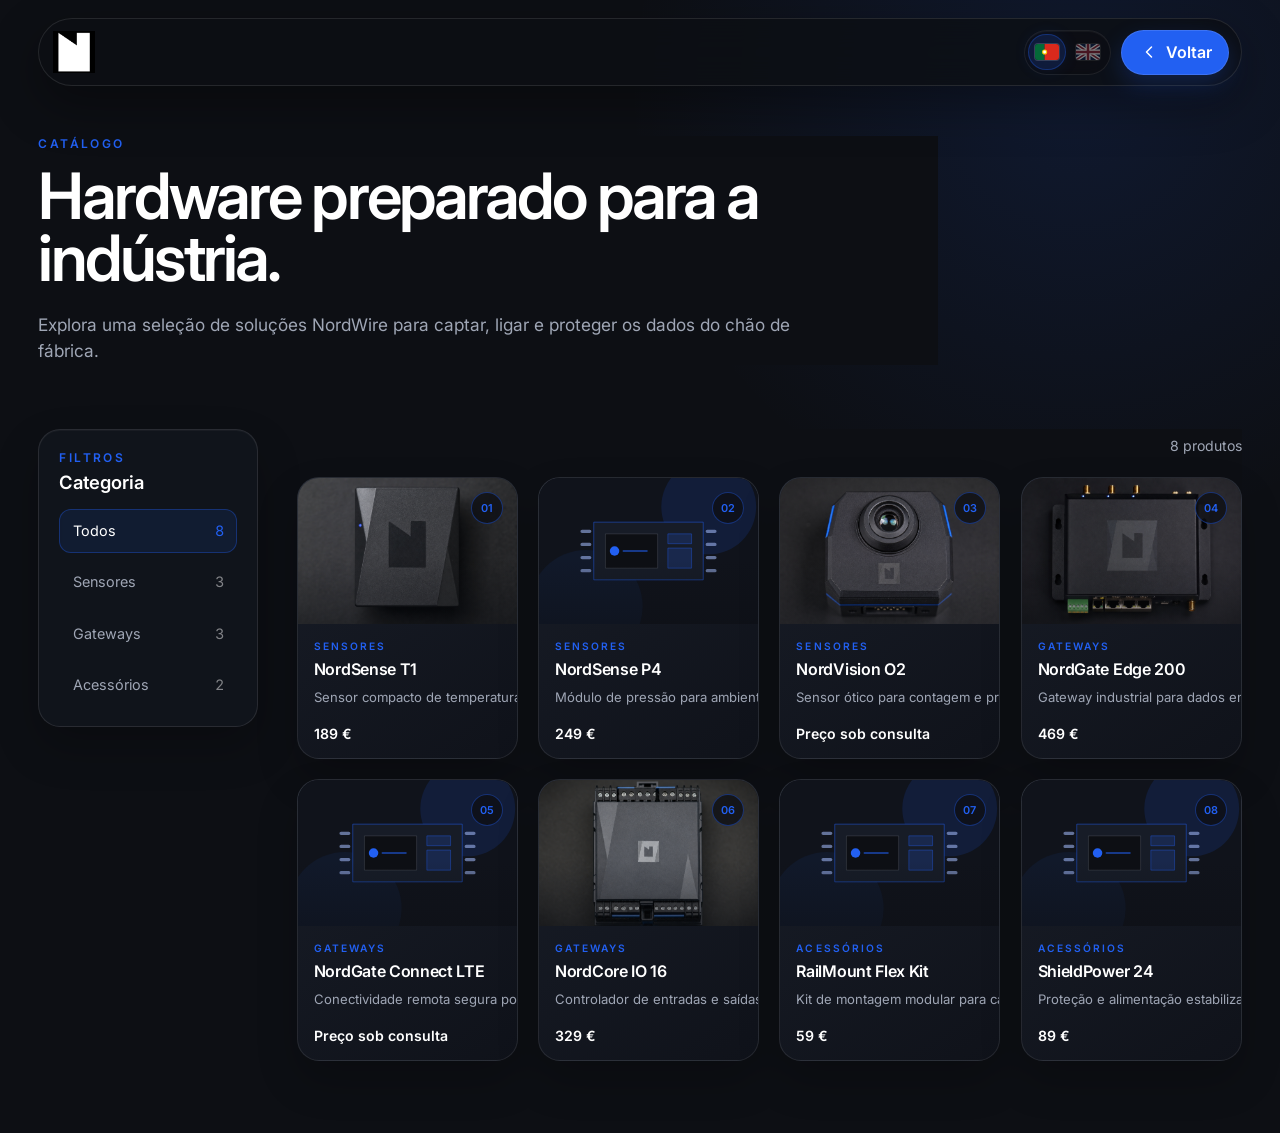
==== commit acabb0ca: "Apply real product imagery" ====
--- a/catalogo.html
+++ b/catalogo.html
@@ -132,6 +132,6 @@
     </div>
   </dialog>
 
-  <script src="assets/js/catalog.js" defer></script>
+  <script src="assets/js/catalog.js?v=20260824" defer></script>
 </body>
 </html>
--- a/assets/css/styles.css
+++ b/assets/css/styles.css
@@ -470,16 +470,16 @@
   position: relative;
   display: grid;
   flex: 0 0 auto;
-  width: 28px;
-  height: 28px;
+  width: 24px;
+  height: 24px;
   padding: 0;
   place-items: center;
   border-radius: var(--radius-pill);
 }
 
 .horizontal-progress button::before {
-  width: 8px;
-  height: 8px;
+  width: 6px;
+  height: 6px;
   border-radius: var(--radius-pill);
   background: var(--muted-deep);
   content: "";
@@ -532,9 +532,9 @@
 }
 
 .horizontal-progress button.is-active::before {
-  width: 22px;
+  width: 18px;
   background: var(--accent);
-  box-shadow: 0 0 14px rgba(34, 96, 242, 0.58);
+  box-shadow: 0 0 10px rgba(34, 96, 242, 0.48);
 }
 
 .grid-12 {
@@ -565,6 +565,14 @@
   opacity: 1;
   transform: translateY(0);
   animation: none;
+}
+
+.hero-reveal-pending.section-entry .site-header,
+html.hero-reveal-pending:has(main > section:not(#inicio):target) .site-header {
+  opacity: 1;
+  transform: translateY(0);
+  animation: none;
+  transition: none;
 }
 
 .header-shell {
@@ -612,8 +620,8 @@
   z-index: 90;
   display: inline-flex;
   align-items: center;
-  width: 46px;
-  height: 46px;
+  width: 42px;
+  height: 42px;
   transition: width 220ms ease, height 220ms ease, opacity 180ms ease;
 }
 
@@ -624,8 +632,8 @@
 }
 
 .site-header.is-compact .header-brand {
-  width: 40px;
-  height: 40px;
+  width: 36px;
+  height: 36px;
 }
 
 .header-logo-frame {
@@ -1502,7 +1510,7 @@
 .what-we-do-grid .section-copy,
 .notes-section-grid .section-copy {
   grid-column: 1 / span 7;
-  min-height: 21rem;
+  min-height: 0;
 }
 
 .partner-layout .section-copy {
@@ -1611,6 +1619,66 @@
 .prototype-note p {
   grid-column: 2;
   max-width: none;
+}
+
+.what-we-do-note-list {
+  --shared-feature-card-height: clamp(8.25rem, 15.8vh, 8.85rem);
+  grid-column: 1 / -1;
+  grid-template-columns: repeat(3, minmax(0, 1fr));
+  gap: clamp(0.85rem, 1.5vw, 1.35rem);
+  margin-top: clamp(1.25rem, 3vh, 2.2rem);
+}
+
+#o-que-fazemos .section-copy h2 {
+  font-size: clamp(2.1rem, min(4.4vw, 6.6vh), 4rem);
+  line-height: 1;
+}
+
+#o-que-fazemos .section-copy > p {
+  margin-top: clamp(0.7rem, 1.4vh, 1rem);
+  font-size: clamp(0.95rem, min(1.2vw, 1.9vh), 1.1rem);
+  line-height: 1.45;
+}
+
+.what-we-do-note-list .prototype-note {
+  display: block;
+  min-height: var(--shared-feature-card-height);
+  max-height: none;
+  padding: clamp(0.8rem, 1.7vh, 1rem) 1rem;
+}
+
+.what-we-do-note-list .prototype-note .value-highlight-index {
+  display: block;
+  padding-top: 0;
+}
+
+.what-we-do-note-list .prototype-note > div {
+  display: contents;
+}
+
+.what-we-do-note-list .prototype-note h3 {
+  margin: clamp(0.8rem, 1.6vh, 1.2rem) 0 0.4rem;
+}
+
+.what-we-do-note-list .prototype-note p {
+  max-width: 20ch;
+}
+
+#nordgo .value-highlights {
+  --shared-feature-card-height: clamp(8.25rem, 15.8vh, 8.85rem);
+  margin-top: clamp(1.25rem, 3vh, 2.2rem);
+}
+
+#nordgo .value-highlights .value-highlight {
+  min-height: var(--shared-feature-card-height);
+  padding: clamp(0.8rem, 1.7vh, 1rem) 1rem;
+}
+
+@media (min-width: 768px) and (max-width: 900px) {
+  .what-we-do-note-list,
+  #nordgo .value-highlights {
+    --shared-feature-card-height: 10rem;
+  }
 }
 
 .product-actions {
@@ -1959,6 +2027,35 @@
     align-items: start;
   }
 
+  main > :is(
+    #o-que-fazemos,
+    #monitorizacao,
+    #cloud,
+    #nordgo,
+    #prototipagem,
+    #produtos,
+    #parceiros
+  ) > .section-shell {
+    align-items: center;
+    padding-top: 0;
+  }
+
+  main > :is(
+    #o-que-fazemos,
+    #monitorizacao,
+    #cloud,
+    #nordgo,
+    #prototipagem,
+    #produtos,
+    #parceiros
+  ) :is(.feature-grid, .monitoring-grid, .placeholder-layout) {
+    align-content: center;
+  }
+
+  #prototipagem .feature-grid-standard {
+    align-items: center;
+  }
+
   #prototipagem .prototype-model-column {
     align-self: center;
   }
@@ -2104,13 +2201,13 @@
     bottom: clamp(1rem, 2.5vh, 1.75rem);
     display: flex;
     align-items: center;
-    gap: 0.6rem;
-    padding: 0.7rem 0.85rem;
-    border: 1px solid var(--line);
+    gap: 0.35rem;
+    padding: 0.45rem 0.6rem;
+    border: 1px solid rgba(255, 255, 255, 0.025);
     border-radius: var(--radius-pill);
-    background: rgba(10, 10, 10, 0.78);
-    backdrop-filter: blur(14px);
-    -webkit-backdrop-filter: blur(14px);
+    background: rgba(10, 10, 10, 0.07);
+    backdrop-filter: blur(4px);
+    -webkit-backdrop-filter: blur(4px);
     transform: translateX(-50%);
     transition: opacity 180ms ease;
   }
@@ -2454,19 +2551,19 @@
     left: 50%;
     display: flex;
     align-items: center;
-    gap: 0.05rem;
-    padding: 0.35rem 0.45rem;
-    border: 1px solid var(--line);
+    gap: 0.02rem;
+    padding: 0.3rem 0.4rem;
+    border: 1px solid rgba(255, 255, 255, 0.025);
     border-radius: var(--radius-pill);
-    background: rgba(10, 10, 10, 0.82);
-    backdrop-filter: blur(14px);
-    -webkit-backdrop-filter: blur(14px);
+    background: rgba(10, 10, 10, 0.09);
+    backdrop-filter: blur(4px);
+    -webkit-backdrop-filter: blur(4px);
     transform: translateX(-50%);
   }
 
   .horizontal-progress button {
-    width: 24px;
-    height: 24px;
+    width: 22px;
+    height: 22px;
   }
 
   .horizontal-progress button::before {
@@ -2479,7 +2576,7 @@
   }
 
   .horizontal-progress button.is-active::before {
-    width: 16px;
+    width: 14px;
   }
 }
 
@@ -2714,6 +2811,212 @@
   padding-bottom: 0;
 }
 
+.product-showcase-layout {
+  row-gap: clamp(0.8rem, 1.7vh, 1.25rem);
+}
+
+.product-showcase-layout .section-copy,
+.product-showcase-layout .featured-products,
+.product-showcase-layout .product-actions {
+  grid-column: 1 / -1;
+}
+
+#produtos .section-copy h2 {
+  max-width: none;
+}
+
+#produtos .section-copy > p {
+  max-width: 48rem;
+  margin-top: clamp(0.55rem, 1.2vh, 0.9rem);
+}
+
+.featured-products {
+  display: grid;
+  grid-template-columns: repeat(4, minmax(0, 1fr));
+  gap: clamp(0.75rem, 1.2vw, 1.1rem);
+  min-width: 0;
+}
+
+.featured-product-card {
+  position: relative;
+  min-width: 0;
+  overflow: hidden;
+  border: 1px solid rgba(255, 255, 255, 0.09);
+  border-radius: 22px;
+  background: linear-gradient(145deg, rgba(25, 30, 41, 0.96), rgba(16, 19, 27, 0.96));
+  box-shadow: inset 0 1px rgba(255, 255, 255, 0.035), 0 18px 38px rgba(0, 0, 0, 0.2);
+  transition:
+    transform var(--motion-duration) var(--motion-ease),
+    border-color var(--motion-duration) var(--motion-ease),
+    box-shadow var(--motion-duration) var(--motion-ease);
+}
+
+.featured-product-visual {
+  position: relative;
+  aspect-ratio: 3 / 2;
+  overflow: hidden;
+  background: #10131b;
+}
+
+.featured-product-visual::after {
+  position: absolute;
+  inset: 0;
+  background: linear-gradient(180deg, transparent 52%, rgba(13, 15, 20, 0.42));
+  content: "";
+  pointer-events: none;
+}
+
+.featured-product-visual img {
+  width: 100%;
+  height: 100%;
+  object-fit: cover;
+  transition: transform 500ms var(--motion-ease);
+}
+
+.featured-product-visual > span {
+  position: absolute;
+  top: 0.65rem;
+  right: 0.65rem;
+  z-index: 1;
+  display: grid;
+  width: 1.75rem;
+  height: 1.75rem;
+  place-items: center;
+  border: 1px solid rgba(34, 96, 242, 0.42);
+  border-radius: 50%;
+  background: rgba(13, 15, 20, 0.8);
+  color: var(--accent);
+  font-size: 0.62rem;
+  font-weight: 600;
+}
+
+.featured-product-copy {
+  display: grid;
+  min-width: 0;
+  padding: clamp(0.75rem, min(1.1vw, 1.7vh), 1rem);
+}
+
+.featured-product-category {
+  margin: 0 0 0.35rem;
+  color: var(--accent);
+  font-size: 0.62rem;
+  font-weight: 600;
+  letter-spacing: 0.16em;
+  text-transform: uppercase;
+}
+
+.featured-product-card h3 {
+  margin: 0;
+  overflow: hidden;
+  font-size: clamp(0.95rem, min(1.2vw, 2vh), 1.12rem);
+  font-weight: 600;
+  letter-spacing: -0.02em;
+  text-overflow: ellipsis;
+  white-space: nowrap;
+}
+
+.featured-product-description {
+  overflow: hidden;
+  margin: 0.4rem 0 0.7rem;
+  color: var(--muted);
+  font-size: clamp(0.72rem, min(0.85vw, 1.55vh), 0.84rem);
+  line-height: 1.4;
+  text-overflow: ellipsis;
+  white-space: nowrap;
+}
+
+.featured-product-copy strong {
+  color: var(--text);
+  font-size: clamp(0.78rem, min(0.92vw, 1.7vh), 0.9rem);
+  font-weight: 600;
+}
+
+.product-showcase-layout .product-actions {
+  margin-top: 0;
+}
+
+.product-catalog-cta {
+  min-height: 62px;
+  padding: clamp(1rem, min(1.35vw, 2.2vh), 1.15rem) clamp(1.7rem, 2.5vw, 2.4rem);
+  border-color: var(--accent);
+  background: var(--accent);
+  box-shadow: 0 14px 34px rgba(34, 96, 242, 0.24);
+  color: #fff;
+  font-size: clamp(0.95rem, min(1.05vw, 1.9vh), 1.08rem);
+  font-weight: 600;
+}
+
+.product-catalog-cta:hover,
+.product-catalog-cta:focus-visible {
+  border-color: var(--accent);
+  background: var(--accent);
+  box-shadow: 0 18px 42px rgba(34, 96, 242, 0.38), 0 0 0 6px rgba(34, 96, 242, 0.1);
+  filter: brightness(1.08);
+}
+
+@media (hover: hover) and (pointer: fine) {
+  .featured-product-card:hover {
+    border-color: rgba(34, 96, 242, 0.58);
+    box-shadow: 0 18px 42px rgba(0, 0, 0, 0.3), 0 0 26px rgba(34, 96, 242, 0.12);
+    transform: translateY(-4px);
+  }
+
+  .featured-product-card:hover .featured-product-visual img {
+    transform: scale(1.025);
+  }
+}
+
+@media (max-width: 1100px) {
+  .featured-products {
+    grid-template-columns: repeat(2, minmax(0, 1fr));
+  }
+
+  .featured-product-visual {
+    aspect-ratio: 16 / 5.6;
+  }
+
+  .featured-product-visual img {
+    object-fit: contain;
+  }
+}
+
+@media (max-width: 640px) {
+  .product-showcase-layout {
+    row-gap: 1rem;
+  }
+
+  .featured-products {
+    grid-template-columns: 1fr;
+  }
+
+  .featured-product-visual {
+    aspect-ratio: 3 / 2;
+  }
+
+  .featured-product-visual img {
+    object-fit: cover;
+  }
+
+  .featured-product-description {
+    white-space: normal;
+  }
+
+  .what-we-do-note-list {
+    grid-column: 1 / -1;
+    grid-template-columns: 1fr;
+    margin-top: 2rem;
+  }
+
+  .what-we-do-note-list .prototype-note {
+    min-height: var(--shared-feature-card-height);
+    max-height: none;
+  }
+
+  .product-catalog-cta {
+    min-height: 58px;
+  }
+}
+
 :where(a, button, input, textarea, select, model-viewer):focus-visible {
   outline: 2px solid var(--accent) !important;
   outline-offset: 3px;
@@ -2756,7 +3059,9 @@
 
   .button:hover,
   .button:focus-visible,
-  .value-highlight:hover {
+  .value-highlight:hover,
+  .featured-product-card:hover,
+  .featured-product-card:hover .featured-product-visual img {
     transform: none;
   }
 
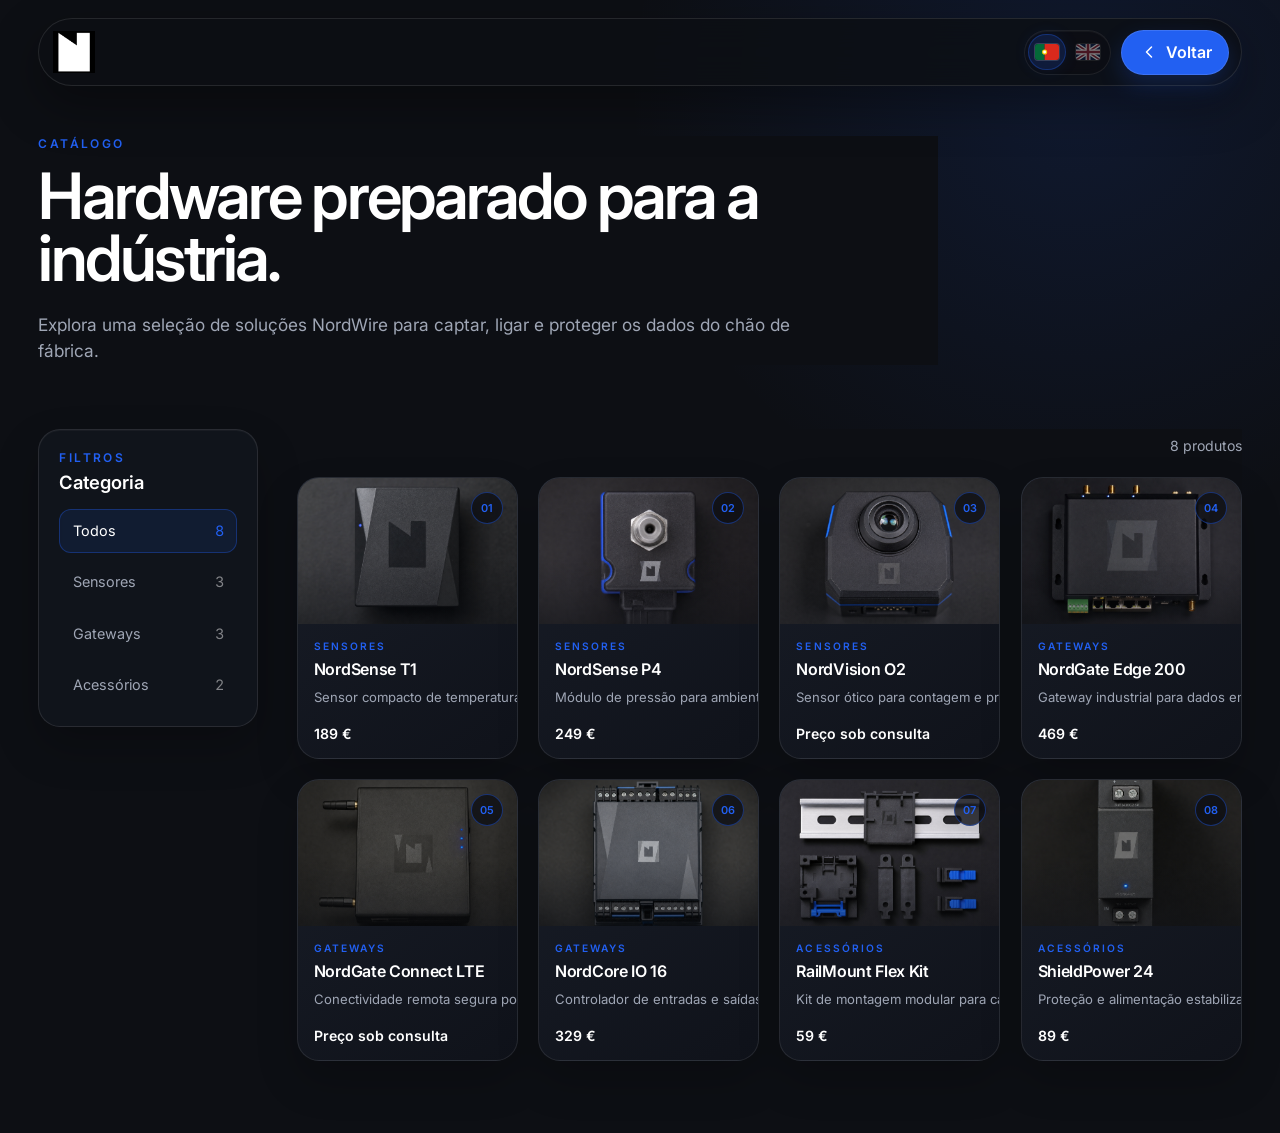
==== commit e0e37774: "Add remaining product images to catalog" ====
--- a/catalogo.html
+++ b/catalogo.html
@@ -132,6 +132,6 @@
     </div>
   </dialog>
 
-  <script src="assets/js/catalog.js?v=20260824" defer></script>
+  <script src="assets/js/catalog.js?v=20260824-2" defer></script>
 </body>
 </html>
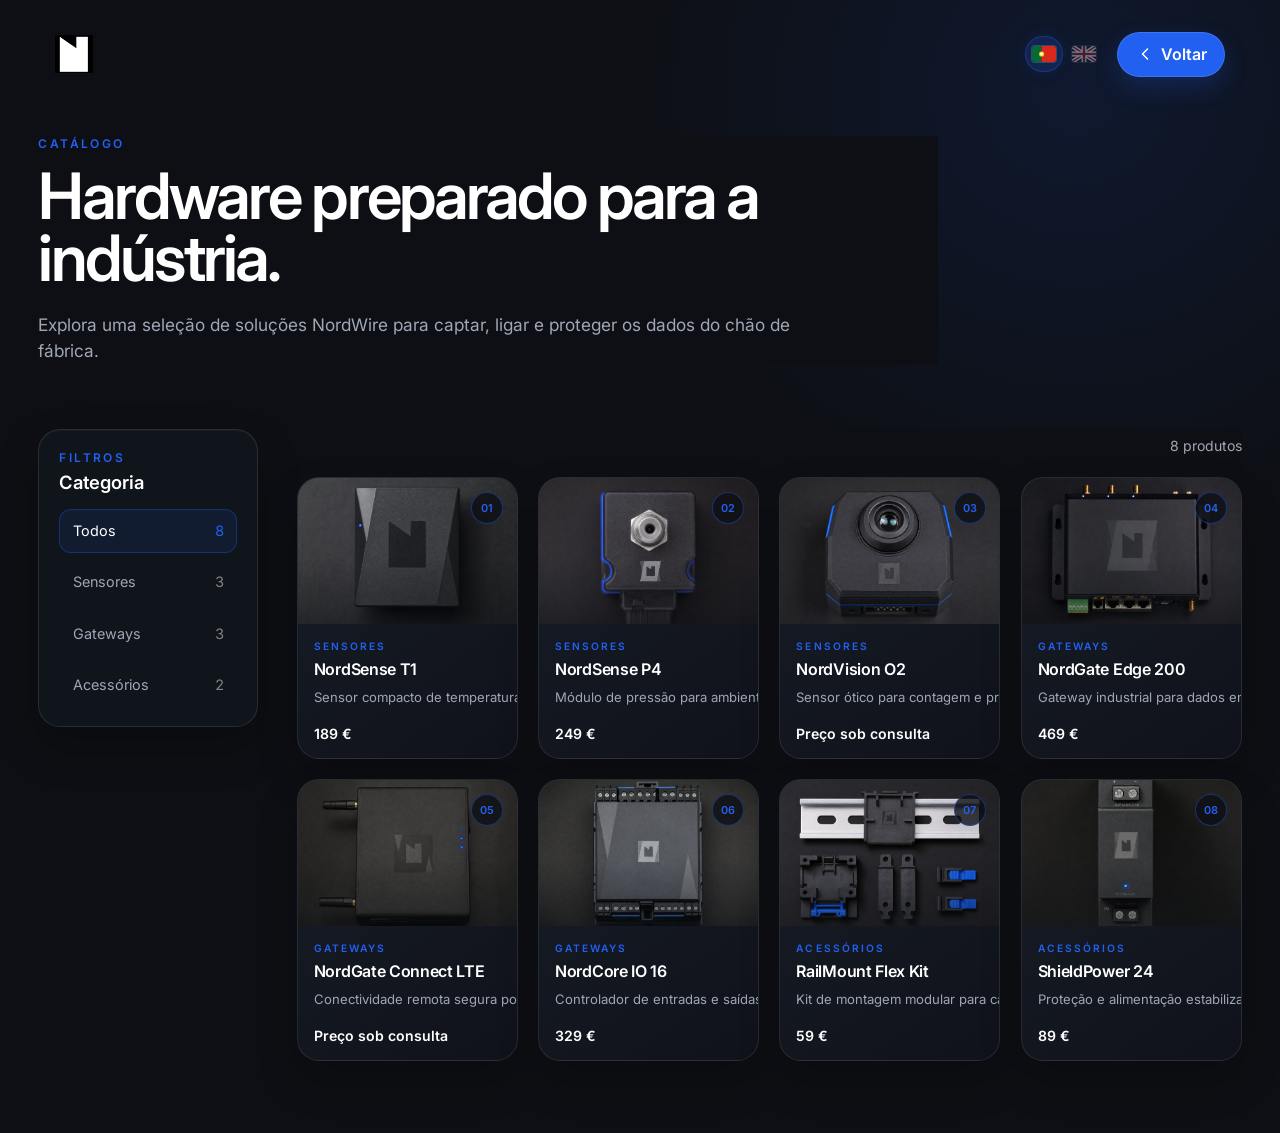
==== commit 5cecaf7b: "Expand partner form and simplify catalog header" ====
--- a/catalogo.html
+++ b/catalogo.html
@@ -9,7 +9,7 @@
   <link rel="preconnect" href="https://fonts.gstatic.com" crossorigin>
   <link href="https://fonts.googleapis.com/css2?family=Inter:wght@400;500;600;700&display=swap" rel="stylesheet">
   <link rel="stylesheet" href="assets/css/styles.css">
-  <link rel="stylesheet" href="assets/css/catalog.css">
+  <link rel="stylesheet" href="assets/css/catalog.css?v=20260826-2">
 </head>
 <body class="catalog-page">
   <header class="catalog-header">
--- a/assets/css/styles.css
+++ b/assets/css/styles.css
@@ -9,8 +9,8 @@
   --bg-elevated: #1a1a1a;
   --bg-panel: #222222;
   --text: #ffffff;
-  --muted: #9a9a9a;
-  --muted-deep: #6a6a6a;
+  --muted: #a0a4ad;
+  --muted-deep: #858a95;
   --line: rgba(255, 255, 255, 0.08);
   --line-strong: rgba(255, 255, 255, 0.16);
   --accent: #2260f2;
@@ -25,8 +25,17 @@
   --radius-pill: 999px;
   --font-display: "Inter", "Segoe UI", sans-serif;
   --font-body: "Inter", "Segoe UI", sans-serif;
-  --section-title-size: clamp(2.15rem, min(5vw, 8vh), 4.5rem);
-  --section-subtitle-size: clamp(1rem, min(1.35vw, 2.4vh), 1.3rem);
+  --fs-h1: clamp(2.65rem, min(4.8vw, 7.2vh), 4.5rem);
+  --fs-h2: clamp(2.3rem, min(4.2vw, 6.5vh), 4rem);
+  --fs-h3: clamp(1rem, min(1.25vw, 2.1vh), 1.25rem);
+  --fs-body: clamp(1rem, min(1.22vw, 2.05vh), 1.2rem);
+  --fs-ui: clamp(0.88rem, min(0.95vw, 1.7vh), 1rem);
+  --fs-small: clamp(0.78rem, min(0.82vw, 1.45vh), 0.9rem);
+  --lh-heading: 1.1;
+  --lh-body: 1.55;
+  --tracking-heading: -0.02em;
+  --section-title-size: var(--fs-h2);
+  --section-subtitle-size: var(--fs-body);
   --section-content-top: 21dvh;
   --footer-panel-height: clamp(10.5rem, 24dvh, 14rem);
   --motion-duration: 280ms;
@@ -582,20 +591,11 @@
   align-items: center;
   gap: clamp(0.8rem, 1.4vw, 1.35rem);
   padding-inline: clamp(0.7rem, 1.3vw, 1.15rem);
-  border: 1px solid rgba(255, 255, 255, 0.09);
-  border-radius: var(--radius-pill);
-  background: rgba(13, 15, 20, 0.72);
-  box-shadow:
-    inset 0 1px 0 rgba(255, 255, 255, 0.055),
-    0 18px 50px rgba(0, 0, 0, 0.3);
-  backdrop-filter: blur(18px);
-  -webkit-backdrop-filter: blur(18px);
+  border: 0;
+  background: transparent;
+  box-shadow: none;
   pointer-events: auto;
-  transition:
-    min-height 220ms ease,
-    background 220ms ease,
-    border-color 220ms ease,
-    box-shadow 220ms ease;
+  transition: min-height 220ms ease;
 }
 
 @media (min-width: 1181px) {
@@ -608,11 +608,8 @@
 
 .site-header.is-compact .header-shell {
   min-height: 62px;
-  border-color: rgba(34, 96, 242, 0.2);
-  background: rgba(13, 15, 20, 0.9);
-  box-shadow:
-    inset 0 1px 0 rgba(255, 255, 255, 0.045),
-    0 14px 38px rgba(0, 0, 0, 0.34);
+  background: transparent;
+  box-shadow: none;
 }
 
 .header-brand {
@@ -620,8 +617,8 @@
   z-index: 90;
   display: inline-flex;
   align-items: center;
-  width: 42px;
-  height: 42px;
+  width: 38px;
+  height: 38px;
   transition: width 220ms ease, height 220ms ease, opacity 180ms ease;
 }
 
@@ -632,8 +629,8 @@
 }
 
 .site-header.is-compact .header-brand {
-  width: 36px;
-  height: 36px;
+  width: 32px;
+  height: 32px;
 }
 
 .header-logo-frame {
@@ -648,7 +645,11 @@
   max-width: none;
   height: 185%;
   transform: translate(-23%, -23%);
-  filter: grayscale(1) invert(1) brightness(1.18);
+  filter:
+    grayscale(1)
+    invert(1)
+    brightness(1.18)
+    drop-shadow(0 2px 8px rgba(0, 0, 0, 0.8));
 }
 
 .brand {
@@ -687,9 +688,12 @@
 .site-nav a {
   position: relative;
   padding: 0.65rem 0.08rem;
-  font-size: clamp(0.7rem, 0.66vw, 0.8rem);
+  font-size: clamp(0.78rem, 0.72vw, 0.9rem);
   font-weight: 500;
   letter-spacing: 0.01em;
+  text-shadow:
+    0 1px 8px rgba(0, 0, 0, 0.92),
+    0 0 18px rgba(0, 0, 0, 0.72);
   transition: color 180ms ease, transform 180ms ease;
 }
 
@@ -784,12 +788,9 @@
   gap: 0.15rem;
   min-height: 44px;
   padding: 0.2rem;
-  border: 1px solid var(--line);
-  border-radius: var(--radius-pill);
-  background: rgba(13, 15, 20, 0.72);
-  box-shadow: inset 0 1px 0 rgba(255, 255, 255, 0.04);
-  backdrop-filter: blur(12px);
-  -webkit-backdrop-filter: blur(12px);
+  border: 0;
+  background: transparent;
+  box-shadow: none;
 }
 
 .language-option {
@@ -1170,25 +1171,28 @@
 
 .eyebrow {
   margin: 0 0 1rem;
-  font-size: 0.82rem;
+  color: var(--muted);
+  font-size: var(--fs-small);
+  font-weight: 600;
+  letter-spacing: 0.18em;
+  line-height: 1.35;
   text-transform: uppercase;
-  letter-spacing: 0.24em;
-  color: var(--muted);
 }
 
 .hero-copy h1,
 .section-copy h2,
 .footer-heading-wrap h2 {
   margin: 0;
+  color: var(--text);
   font-family: var(--font-display);
   font-weight: 600;
-  letter-spacing: -0.045em;
+  letter-spacing: var(--tracking-heading);
 }
 
 .hero-copy h1 {
   max-width: 14ch;
-  font-size: var(--section-title-size);
-  line-height: 0.98;
+  font-size: var(--fs-h1);
+  line-height: var(--lh-heading);
   text-align: left;
 }
 
@@ -1196,8 +1200,9 @@
   max-width: 44rem;
   margin: 1.5rem 0 0;
   color: var(--muted);
-  font-size: var(--section-subtitle-size);
-  line-height: 1.5;
+  font-size: var(--fs-body);
+  font-weight: 400;
+  line-height: var(--lh-body);
   text-align: left;
 }
 
@@ -1206,13 +1211,15 @@
 .meta-list span,
 .stat-block span {
   color: var(--muted);
-  line-height: 1.8;
+  font-weight: 400;
+  letter-spacing: 0;
+  line-height: var(--lh-body);
 }
 
 .lead {
   max-width: 34rem;
   margin: 1.4rem 0 0;
-  font-size: clamp(0.95rem, 1.1vw, 1rem);
+  font-size: var(--fs-body);
 }
 
 .hero-actions {
@@ -1479,15 +1486,17 @@
 
 .section-copy h2 {
   max-width: 14ch;
-  font-size: var(--section-title-size);
-  line-height: 0.98;
+  font-size: var(--fs-h2);
+  line-height: var(--lh-heading);
 }
 
 .section-copy > p {
   max-width: 42rem;
   margin: clamp(0.9rem, 2vh, 1.5rem) 0 0;
-  font-size: var(--section-subtitle-size);
-  line-height: 1.5;
+  font-size: var(--fs-body);
+  font-weight: 400;
+  letter-spacing: 0;
+  line-height: var(--lh-body);
 }
 
 .controlled-line {
@@ -1578,16 +1587,21 @@
 
 .value-highlight h3 {
   margin: clamp(0.8rem, 1.6vh, 1.2rem) 0 0.4rem;
-  font-size: clamp(1rem, min(1.4vw, 2.4vh), 1.3rem);
+  color: var(--text);
+  font-size: var(--fs-h3);
   font-weight: 600;
+  letter-spacing: 0;
+  line-height: 1.25;
 }
 
 .value-highlight p {
   max-width: 28ch;
   margin: 0;
   color: var(--muted);
-  font-size: clamp(0.88rem, min(1.05vw, 2vh), 1rem);
-  line-height: 1.5;
+  font-size: var(--fs-small);
+  font-weight: 400;
+  letter-spacing: 0;
+  line-height: var(--lh-body);
 }
 
 .prototype-note-list {
@@ -1630,14 +1644,14 @@
 }
 
 #o-que-fazemos .section-copy h2 {
-  font-size: clamp(2.1rem, min(4.4vw, 6.6vh), 4rem);
-  line-height: 1;
+  font-size: var(--fs-h2);
+  line-height: var(--lh-heading);
 }
 
 #o-que-fazemos .section-copy > p {
   margin-top: clamp(0.7rem, 1.4vh, 1rem);
-  font-size: clamp(0.95rem, min(1.2vw, 1.9vh), 1.1rem);
-  line-height: 1.45;
+  font-size: var(--fs-body);
+  line-height: var(--lh-body);
 }
 
 .what-we-do-note-list .prototype-note {
@@ -1712,9 +1726,10 @@
 
 .form-field > span {
   color: var(--text);
-  font-size: 0.78rem;
+  font-size: var(--fs-small);
   font-weight: 600;
   letter-spacing: 0.04em;
+  line-height: 1.35;
 }
 
 .form-field input,
@@ -1725,8 +1740,10 @@
   background: rgba(13, 15, 20, 0.72);
   color: var(--text);
   font: inherit;
-  font-size: 0.92rem;
-  line-height: 1.45;
+  font-size: var(--fs-ui);
+  font-weight: 400;
+  letter-spacing: 0;
+  line-height: var(--lh-body);
   transition: border-color 180ms ease, box-shadow 180ms ease, background 180ms ease;
 }
 
@@ -1894,8 +1911,14 @@
 .stat-block strong {
   display: block;
   font-size: clamp(1.7rem, 2vw, 2.2rem);
-  letter-spacing: -0.05em;
+  font-weight: 600;
+  letter-spacing: var(--tracking-heading);
+  line-height: 1.1;
   margin-bottom: 0.4rem;
+}
+
+.stat-block span {
+  font-size: var(--fs-small);
 }
 
 .site-footer {
@@ -1908,8 +1931,8 @@
 }
 
 .footer-heading-wrap h2 {
-  font-size: clamp(2.6rem, 5vw, 5rem);
-  line-height: 0.94;
+  font-size: var(--fs-h2);
+  line-height: var(--lh-heading);
   max-width: 10ch;
 }
 
@@ -2355,6 +2378,12 @@
 @media (max-width: 1024px) {
   :root {
     --content-width: min(100vw - 40px, 1540px);
+    --fs-h1: clamp(2.4rem, min(5.8vw, 6.6vh), 3.7rem);
+    --fs-h2: clamp(2.2rem, min(5.1vw, 6vh), 3.3rem);
+    --fs-h3: clamp(1rem, min(1.8vw, 2vh), 1.2rem);
+    --fs-body: clamp(1rem, min(1.75vw, 1.9vh), 1.15rem);
+    --fs-ui: clamp(0.88rem, min(1.5vw, 1.65vh), 0.98rem);
+    --fs-small: clamp(0.78rem, min(1.35vw, 1.45vh), 0.88rem);
     --section-space: clamp(4.25rem, 8vh, 6rem);
   }
 
@@ -2583,6 +2612,12 @@
 @media (max-width: 768px) {
   :root {
     --content-width: min(100vw - 28px, 1540px);
+    --fs-h1: clamp(2.25rem, 9.5vw, 3rem);
+    --fs-h2: clamp(2rem, 8.4vw, 2.75rem);
+    --fs-h3: clamp(1rem, 4.4vw, 1.18rem);
+    --fs-body: clamp(1rem, 4.2vw, 1.12rem);
+    --fs-ui: clamp(0.9rem, 3.7vw, 1rem);
+    --fs-small: clamp(0.78rem, 3.2vw, 0.88rem);
     --section-space: clamp(4.5rem, 10vw, 6rem);
     --header-height: 76px;
     --header-height-compact: 64px;
@@ -2643,7 +2678,7 @@
   .hero-copy h1 {
     max-width: 14ch;
     margin-inline: 0;
-    font-size: var(--section-title-size);
+    font-size: var(--fs-h1);
     text-align: left;
   }
 
@@ -2662,7 +2697,7 @@
   .feature-item p,
   .meta-list span,
   .stat-block span {
-    font-size: 0.95rem;
+    font-size: var(--fs-small);
   }
 
   .hero-tagline {
@@ -2707,6 +2742,17 @@
     grid-template-columns: 1fr;
   }
 
+}
+
+@media (min-width: 1440px) {
+  :root {
+    --fs-h1: clamp(3.5rem, min(4.55vw, 7.2vh), 4.75rem);
+    --fs-h2: clamp(3.2rem, min(4vw, 6.4vh), 4.25rem);
+    --fs-h3: clamp(1.08rem, min(1.2vw, 2vh), 1.3rem);
+    --fs-body: clamp(1.05rem, min(1.15vw, 1.95vh), 1.25rem);
+    --fs-ui: clamp(0.92rem, min(0.9vw, 1.55vh), 1rem);
+    --fs-small: clamp(0.8rem, min(0.78vw, 1.35vh), 0.92rem);
+  }
 }
 
 @media (max-width: 640px) {
--- a/assets/css/catalog.css
+++ b/assets/css/catalog.css
@@ -31,34 +31,30 @@
 
 .catalog-header-inner {
   width: min(1480px, 100%);
-  min-height: 68px;
+  min-height: 72px;
   display: flex;
   align-items: center;
   justify-content: space-between;
   gap: 1rem;
   margin-inline: auto;
-  padding: 0.55rem 0.7rem 0.55rem 0.8rem;
-  border: 1px solid rgba(255, 255, 255, 0.1);
-  border-radius: 999px;
-  background: rgba(13, 15, 20, 0.82);
-  box-shadow: 0 18px 48px rgba(0, 0, 0, 0.35);
-  backdrop-filter: blur(18px);
-  -webkit-backdrop-filter: blur(18px);
+  padding-inline: clamp(0.7rem, 1.3vw, 1.15rem);
+  border: 0;
+  background: transparent;
+  box-shadow: none;
   pointer-events: auto;
 }
 
 .catalog-brand {
-  width: 44px;
-  height: 44px;
+  width: 38px;
+  height: 38px;
   display: inline-flex;
   align-items: center;
   justify-content: center;
-  border-radius: 50%;
 }
 
 .catalog-logo-frame {
-  width: 42px;
-  height: 42px;
+  width: 100%;
+  height: 100%;
   display: block;
   overflow: hidden;
 }
@@ -68,7 +64,11 @@
   max-width: none;
   height: 185%;
   transform: translate(-23%, -23%);
-  filter: grayscale(1) invert(1) brightness(1.18);
+  filter:
+    grayscale(1)
+    invert(1)
+    brightness(1.18)
+    drop-shadow(0 2px 8px rgba(0, 0, 0, 0.8));
 }
 
 .catalog-header-actions {
@@ -579,12 +579,13 @@
 
   .catalog-header-inner {
     min-height: 62px;
+    padding-inline: 0.45rem;
   }
 
   .catalog-brand,
   .catalog-logo-frame {
-    width: 40px;
-    height: 40px;
+    width: 32px;
+    height: 32px;
   }
 
   .catalog-back-link {
